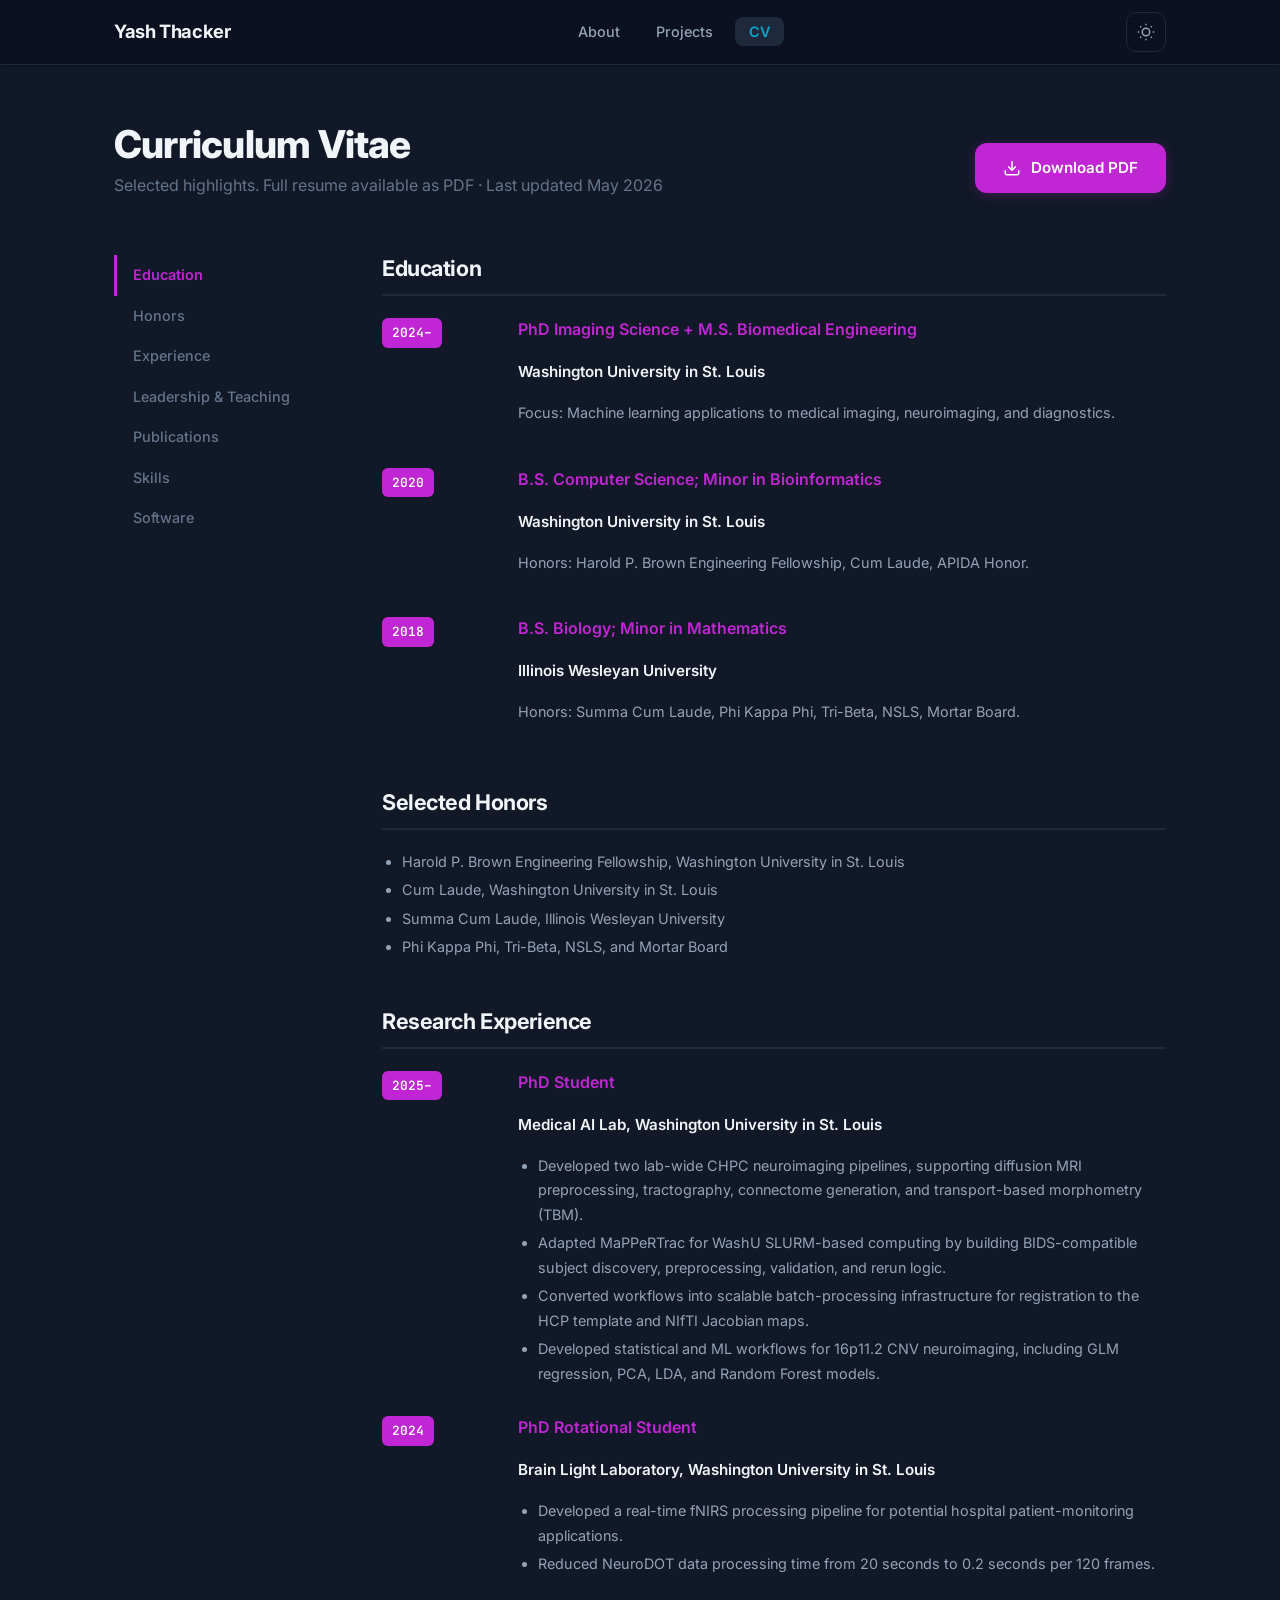
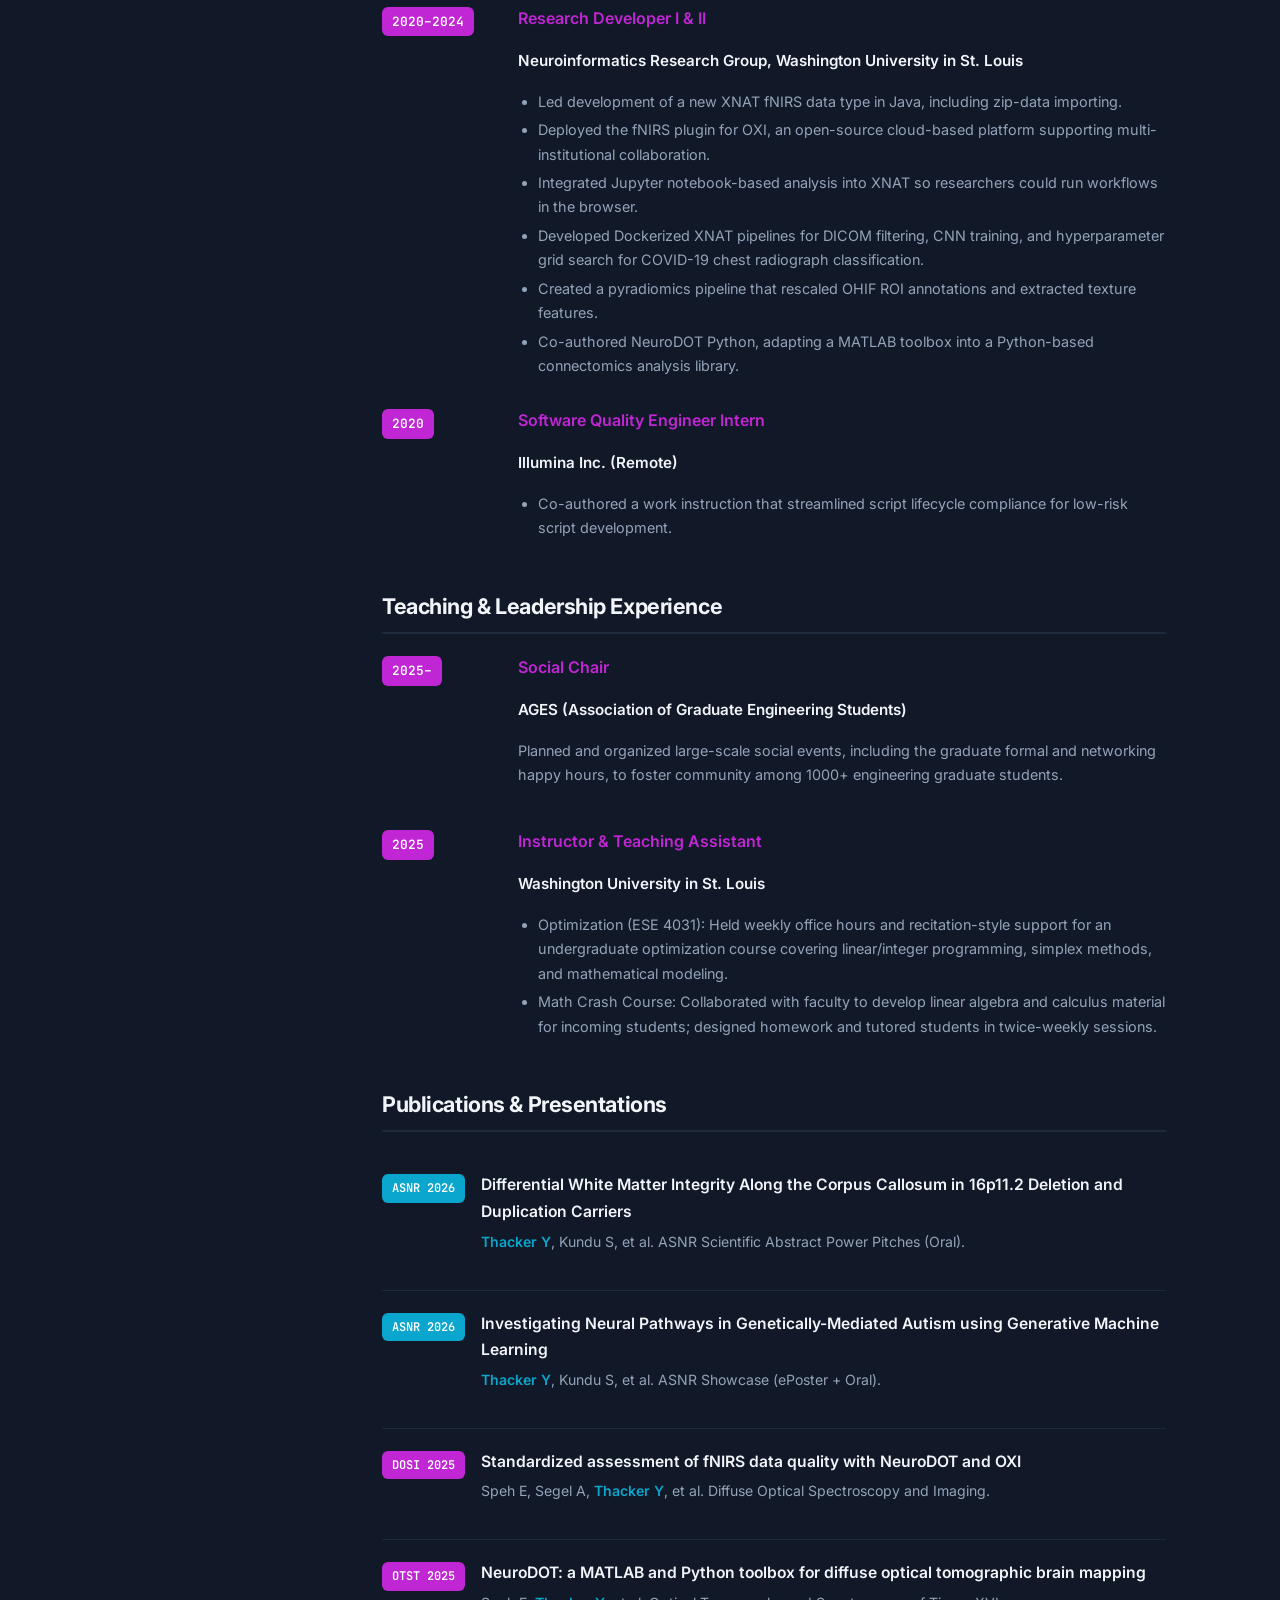
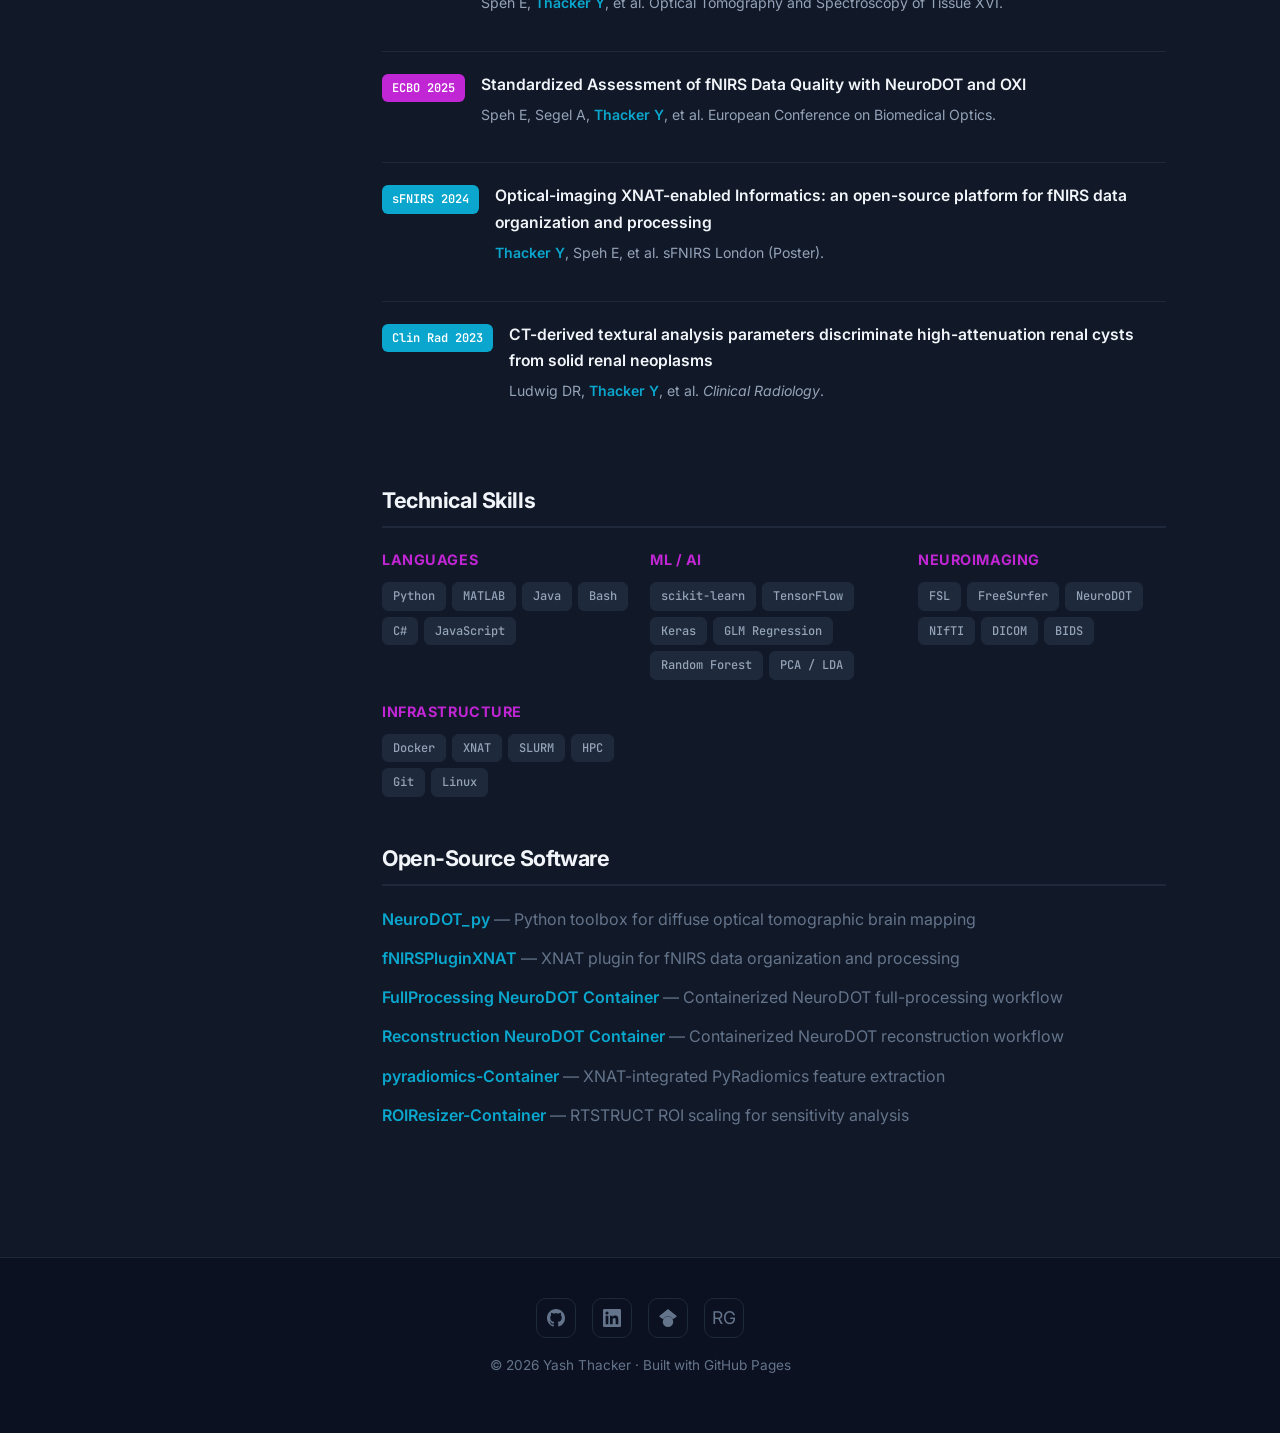
==== cv.html @ 73b029f0 "Added update cite." ====
<!DOCTYPE html>
<html lang="en">

<head>
    <meta charset="UTF-8">
    <meta name="viewport" content="width=device-width, initial-scale=1.0">
    <title>CV — Yash Thacker</title>
    <meta name="description"
        content="Curriculum vitae of Yash Thacker — Imaging Science PhD student at Washington University in St. Louis.">
    <link rel="stylesheet" href="style.css">
</head>

<body>
    <nav class="navbar">
        <div class="navbar__inner">
            <a href="index.html" class="navbar__brand">Yash Thacker</a>
            <button class="nav-toggle" id="navToggle"
                aria-label="Toggle navigation"><span></span><span></span><span></span></button>
            <ul class="navbar__links" id="navLinks">
                <li><a href="index.html">About</a></li>
                <li><a href="projects.html">Projects</a></li>
                <li><a href="cv.html" class="active">CV</a></li>
            </ul>
            <button class="theme-toggle" id="themeToggle" aria-label="Toggle theme"></button>
        </div>
    </nav>

    <section style="padding-top:120px;padding-bottom:80px;">
        <div class="container">
            <div style="display:flex;justify-content:space-between;align-items:center;flex-wrap:wrap;gap:16px;margin-bottom:40px;"
                class="fade-in">
                <div>
                    <h1 style="font-size:clamp(1.8rem,4vw,2.4rem);margin-bottom:4px;">Curriculum Vitae</h1>
                    <p class="text-muted">Selected highlights. Full resume available as PDF · Last updated May 2026</p>
                </div>
                <a href="Yash_Thacker_Resume.pdf" download class="cv-download">
                    <svg width="18" height="18" fill="none" stroke="currentColor" stroke-width="2" viewBox="0 0 24 24">
                        <path d="M21 15v4a2 2 0 01-2 2H5a2 2 0 01-2-2v-4" />
                        <polyline points="7 10 12 15 17 10" />
                        <line x1="12" y1="15" x2="12" y2="3" />
                    </svg>
                    Download PDF
                </a>
            </div>

            <div class="cv-layout">
                <!-- Sidebar -->
                <nav class="cv-sidebar" id="cvSidebar">
                    <a href="#education" class="cv-sidebar__link active">Education</a>
                    <a href="#honors" class="cv-sidebar__link">Honors</a>
                    <a href="#experience" class="cv-sidebar__link">Experience</a>
                    <a href="#leadership" class="cv-sidebar__link">Leadership &amp; Teaching</a>
                    <a href="#publications-cv" class="cv-sidebar__link">Publications</a>
                    <a href="#skills" class="cv-sidebar__link">Skills</a>
                    <a href="#software-cv" class="cv-sidebar__link">Software</a>
                </nav>

                <!-- Main Content -->
                <div>
                    <!-- Education -->
                    <div class="cv-section fade-in" id="education">
                        <h2 class="cv-section__title">Education</h2>
                        <div class="cv-entry">
                            <span class="cv-date">2024–</span>
                            <div>
                                <p class="cv-role">PhD Imaging Science + M.S. Biomedical Engineering</p>
                                <p class="cv-org">Washington University in St. Louis</p>
                                <div class="cv-detail">
                                    <p>Focus: Machine learning applications to medical imaging,
                                        neuroimaging, and diagnostics.</p>
                                </div>
                            </div>
                        </div>
                        <div class="cv-entry">
                            <span class="cv-date">2020</span>
                            <div>
                                <p class="cv-role">B.S. Computer Science; Minor in Bioinformatics</p>
                                <p class="cv-org">Washington University in St. Louis</p>
                                <div class="cv-detail">
                                    <p>Honors: Harold P. Brown Engineering Fellowship, Cum Laude, APIDA
                                        Honor.</p>
                                </div>
                            </div>
                        </div>
                        <div class="cv-entry">
                            <span class="cv-date">2018</span>
                            <div>
                                <p class="cv-role">B.S. Biology; Minor in Mathematics</p>
                                <p class="cv-org">Illinois Wesleyan University</p>
                                <div class="cv-detail">
                                    <p>Honors: Summa Cum Laude, Phi Kappa Phi, Tri-Beta, NSLS, Mortar Board.
                                    </p>
                                </div>
                            </div>
                        </div>
                    </div>

                    <!-- Honors -->
                    <div class="cv-section fade-in" id="honors">
                        <h2 class="cv-section__title">Selected Honors</h2>
                        <div class="cv-detail">
                            <ul>
                                <li>Harold P. Brown Engineering Fellowship, Washington University in St. Louis</li>
                                <li>Cum Laude, Washington University in St. Louis</li>
                                <li>Summa Cum Laude, Illinois Wesleyan University</li>
                                <li>Phi Kappa Phi, Tri-Beta, NSLS, and Mortar Board</li>
                            </ul>
                        </div>
                    </div>

                    <!-- Experience -->
                    <div class="cv-section fade-in" id="experience">
                        <h2 class="cv-section__title">Research Experience</h2>
                        <div class="cv-entry">
                            <span class="cv-date">2025–</span>
                            <div>
                                <p class="cv-role">PhD Student</p>
                                <p class="cv-org">Medical AI Lab, Washington University in St. Louis</p>
                                <div class="cv-detail">
                                    <ul>
                                        <li>Developed two lab-wide CHPC neuroimaging pipelines, supporting
                                            diffusion MRI preprocessing, tractography, connectome
                                            generation, and transport-based morphometry (TBM).
                                        </li>
                                        <li>Adapted MaPPeRTrac for WashU SLURM-based computing by building
                                            BIDS-compatible subject discovery, preprocessing, validation, and rerun
                                            logic.</li>
                                        <li>Converted workflows into scalable batch-processing infrastructure for
                                            registration to the HCP template and NIfTI Jacobian maps.
                                        </li>
                                        <li>Developed statistical and ML workflows for 16p11.2 CNV
                                            neuroimaging, including GLM regression,
                                            PCA, LDA, and Random
                                            Forest models.
                                        </li>
                                    </ul>
                                </div>
                            </div>
                        </div>
                        <div class="cv-entry">
                            <span class="cv-date">2024</span>
                            <div>
                                <p class="cv-role">PhD Rotational Student</p>
                                <p class="cv-org">Brain Light Laboratory, Washington University in St. Louis</p>
                                <div class="cv-detail">
                                    <ul>
                                        <li>Developed a real-time fNIRS processing pipeline for
                                            potential hospital patient-monitoring applications.</li>
                                        <li>Reduced NeuroDOT data processing time from 20 seconds to
                                            0.2 seconds per 120 frames.</li>
                                    </ul>
                                </div>
                            </div>
                        </div>
                        <div class="cv-entry">
                            <span class="cv-date">2020–2024</span>
                            <div>
                                <p class="cv-role">Research Developer I &amp; II</p>
                                <p class="cv-org">Neuroinformatics Research Group, Washington University in St. Louis
                                </p>
                                <div class="cv-detail">
                                    <ul>
                                        <li>Led development of a new XNAT fNIRS data type in
                                            Java, including zip-data importing.
                                        </li>
                                        <li>Deployed the fNIRS plugin for OXI, an open-source cloud-based platform
                                            supporting multi-institutional collaboration.</li>
                                        <li>Integrated Jupyter notebook-based analysis into XNAT so
                                            researchers could run workflows in the browser.</li>
                                        <li>Developed Dockerized XNAT pipelines for
                                            DICOM filtering, CNN training, and hyperparameter grid
                                            search for COVID-19 chest radiograph classification.
                                        </li>
                                        <li>Created a pyradiomics pipeline that rescaled OHIF ROI
                                            annotations and extracted texture features.</li>
                                        <li>Co-authored NeuroDOT Python, adapting a
                                            MATLAB toolbox into a Python-based
                                            connectomics analysis library.
                                        </li>
                                    </ul>
                                </div>
                            </div>
                        </div>
                        <div class="cv-entry">
                            <span class="cv-date">2020</span>
                            <div>
                                <p class="cv-role">Software Quality Engineer Intern</p>
                                <p class="cv-org">Illumina Inc. (Remote)</p>
                                <div class="cv-detail">
                                    <ul>
                                        <li>Co-authored a work instruction that streamlined script lifecycle compliance
                                            for low-risk script development.</li>
                                    </ul>
                                </div>
                            </div>
                        </div>
                    </div>

                    <!-- Leadership & Teaching -->
                    <div class="cv-section fade-in" id="leadership">
                        <h2 class="cv-section__title">Teaching &amp; Leadership Experience</h2>
                        <div class="cv-entry">
                            <span class="cv-date">2025–</span>
                            <div>
                                <p class="cv-role">Social Chair</p>
                                <p class="cv-org">AGES (Association of Graduate Engineering Students)</p>
                                <div class="cv-detail">
                                    <p>Planned and organized large-scale social events, including the graduate formal
                                        and networking happy hours, to foster community among 1000+ engineering graduate
                                        students.</p>
                                </div>
                            </div>
                        </div>
                        <div class="cv-entry">
                            <span class="cv-date">2025</span>
                            <div>
                                <p class="cv-role">Instructor &amp; Teaching Assistant</p>
                                <p class="cv-org">Washington University in St. Louis</p>
                                <div class="cv-detail">
                                    <ul>
                                        <li>Optimization (ESE 4031): Held weekly office hours and
                                            recitation-style support for an undergraduate optimization course covering
                                            linear/integer programming, simplex methods, and mathematical modeling.</li>
                                        <li>Math Crash Course: Collaborated with faculty to develop
                                            linear algebra and calculus material for incoming students; designed
                                            homework and tutored students in twice-weekly sessions.</li>
                                    </ul>
                                </div>
                            </div>
                        </div>
                    </div>

                    <!-- Publications -->
                    <div class="cv-section fade-in" id="publications-cv">
                        <h2 class="cv-section__title">Publications &amp; Presentations</h2>
                        <div class="pub-item">
                            <span class="pub-venue">ASNR 2026</span>
                            <div>
                                <p class="pub-title">Differential White Matter Integrity Along the Corpus Callosum in
                                    16p11.2 Deletion and Duplication Carriers</p>
                                <p class="pub-authors"><strong>Thacker Y</strong>, Kundu S, et al. ASNR Scientific
                                    Abstract Power Pitches (Oral).</p>
                            </div>
                        </div>
                        <div class="pub-item">
                            <span class="pub-venue">ASNR 2026</span>
                            <div>
                                <p class="pub-title">Investigating Neural Pathways in Genetically-Mediated Autism using
                                    Generative Machine Learning</p>
                                <p class="pub-authors"><strong>Thacker Y</strong>, Kundu S, et al. ASNR Showcase
                                    (ePoster + Oral).</p>
                            </div>
                        </div>
                        <div class="pub-item">
                            <span class="pub-venue pub-venue--magenta">DOSI 2025</span>
                            <div>
                                <p class="pub-title">Standardized assessment of fNIRS data quality with NeuroDOT and OXI
                                </p>
                                <p class="pub-authors">Speh E, Segel A, <strong>Thacker Y</strong>, et al. Diffuse
                                    Optical Spectroscopy and Imaging.</p>
                            </div>
                        </div>
                        <div class="pub-item">
                            <span class="pub-venue pub-venue--magenta">OTST 2025</span>
                            <div>
                                <p class="pub-title">NeuroDOT: a MATLAB and Python toolbox for diffuse optical
                                    tomographic brain mapping</p>
                                <p class="pub-authors">Speh E, <strong>Thacker Y</strong>, et al. Optical Tomography and
                                    Spectroscopy of Tissue XVI.</p>
                            </div>
                        </div>
                        <div class="pub-item">
                            <span class="pub-venue pub-venue--magenta">ECBO 2025</span>
                            <div>
                                <p class="pub-title">Standardized Assessment of fNIRS Data Quality with NeuroDOT and OXI
                                </p>
                                <p class="pub-authors">Speh E, Segel A, <strong>Thacker Y</strong>, et al. European
                                    Conference on Biomedical Optics.</p>
                            </div>
                        </div>
                        <div class="pub-item">
                            <span class="pub-venue">sFNIRS 2024</span>
                            <div>
                                <p class="pub-title">Optical-imaging XNAT-enabled Informatics: an open-source platform
                                    for fNIRS data organization and processing</p>
                                <p class="pub-authors"><strong>Thacker Y</strong>, Speh E, et al. sFNIRS London
                                    (Poster).</p>
                            </div>
                        </div>
                        <div class="pub-item">
                            <span class="pub-venue">Clin Rad 2023</span>
                            <div>
                                <p class="pub-title">CT-derived textural analysis parameters discriminate
                                    high-attenuation renal cysts from solid renal neoplasms</p>
                                <p class="pub-authors">Ludwig DR, <strong>Thacker Y</strong>, et al. <em>Clinical
                                        Radiology</em>.</p>
                            </div>
                        </div>
                    </div>

                    <!-- Skills -->
                    <div class="cv-section fade-in" id="skills">
                        <h2 class="cv-section__title">Technical Skills</h2>
                        <div class="skills-grid">
                            <div class="skill-category">
                                <p class="skill-category__title">Languages</p>
                                <div class="pill-row">
                                    <span class="pill">Python</span><span class="pill">MATLAB</span><span
                                        class="pill">Java</span><span class="pill">Bash</span><span
                                        class="pill">C#</span><span class="pill">JavaScript</span>
                                </div>
                            </div>
                            <div class="skill-category">
                                <p class="skill-category__title">ML / AI</p>
                                <div class="pill-row">
                                    <span class="pill">scikit-learn</span><span class="pill">TensorFlow</span>
                                    <span class="pill">Keras</span>
                                    <span class="pill">GLM Regression</span>
                                    <span class="pill">Random Forest</span>
                                    <span class="pill">PCA / LDA</span>
                                </div>
                            </div>
                            <div class="skill-category">
                                <p class="skill-category__title">Neuroimaging</p>
                                <div class="pill-row">
                                    <span class="pill">FSL</span><span class="pill">FreeSurfer</span><span
                                        class="pill">NeuroDOT</span><span class="pill">NIfTI</span><span
                                        class="pill">DICOM</span><span class="pill">BIDS</span>
                                </div>
                            </div>
                            <div class="skill-category">
                                <p class="skill-category__title">Infrastructure</p>
                                <div class="pill-row">
                                    <span class="pill">Docker</span><span class="pill">XNAT</span><span
                                        class="pill">SLURM</span><span class="pill">HPC</span><span
                                        class="pill">Git</span><span class="pill">Linux</span>
                                </div>
                            </div>
                        </div>
                    </div>

                    <!-- Software -->
                    <div class="cv-section fade-in" id="software-cv">
                        <h2 class="cv-section__title">Open-Source Software</h2>
                        <ul style="list-style:none;padding:0;">
                            <li style="margin-bottom:12px;"><a href="https://github.com/WUSTL-ORL/NeuroDOT_py"
                                    target="_blank" rel="noopener" style="font-weight:600;">NeuroDOT_py</a> <span
                                    class="text-muted">— Python toolbox for diffuse optical tomographic brain
                                    mapping</span></li>
                            <li style="margin-bottom:12px;"><a href="https://github.com/ythackerCS/fNIRSPluginXNAT"
                                    target="_blank" rel="noopener" style="font-weight:600;">fNIRSPluginXNAT</a> <span
                                    class="text-muted">— XNAT plugin for fNIRS data organization and processing</span>
                            </li>
                            <li style="margin-bottom:12px;"><a
                                    href="https://github.com/ythackerCS/FullProcessing_BIDS_NeuroDOT-Container"
                                    target="_blank" rel="noopener" style="font-weight:600;">FullProcessing NeuroDOT
                                    Container</a> <span class="text-muted">— Containerized NeuroDOT full-processing
                                    workflow</span></li>
                            <li style="margin-bottom:12px;"><a
                                    href="https://github.com/ythackerCS/Reconstruction_BIDS_NeuroDOT-Container"
                                    target="_blank" rel="noopener" style="font-weight:600;">Reconstruction NeuroDOT
                                    Container</a> <span class="text-muted">— Containerized NeuroDOT reconstruction
                                    workflow</span></li>
                            <li style="margin-bottom:12px;"><a
                                    href="https://github.com/ythackerCS/pyradiomics-Container" target="_blank"
                                    rel="noopener" style="font-weight:600;">pyradiomics-Container</a> <span
                                    class="text-muted">— XNAT-integrated PyRadiomics feature extraction</span></li>
                            <li style="margin-bottom:12px;"><a href="https://github.com/ythackerCS/ROIResizer-Container"
                                    target="_blank" rel="noopener" style="font-weight:600;">ROIResizer-Container</a>
                                <span class="text-muted">— RTSTRUCT ROI scaling for sensitivity analysis</span>
                            </li>
                        </ul>
                    </div>
                </div>
            </div>
        </div>
    </section>

    <footer class="footer">
        <div class="container">
            <div class="footer__socials">
                <a href="https://github.com/ythackerCS" target="_blank" rel="noopener" aria-label="GitHub">
                    <svg width="18" height="18" fill="currentColor" viewBox="0 0 24 24">
                        <path
                            d="M12 0C5.37 0 0 5.37 0 12c0 5.31 3.435 9.795 8.205 11.385.6.105.825-.255.825-.57 0-.285-.015-1.23-.015-2.235-3.015.555-3.795-.735-4.035-1.41-.135-.345-.72-1.41-1.23-1.695-.42-.225-1.02-.78-.015-.795.945-.015 1.62.87 1.845 1.23 1.08 1.815 2.805 1.305 3.495.99.105-.78.42-1.305.765-1.605-2.67-.3-5.46-1.335-5.46-5.925 0-1.305.465-2.385 1.23-3.225-.12-.3-.54-1.53.12-3.18 0 0 1.005-.315 3.3 1.23.96-.27 1.98-.405 3-.405s2.04.135 3 .405c2.295-1.56 3.3-1.23 3.3-1.23.66 1.65.24 2.88.12 3.18.765.84 1.23 1.905 1.23 3.225 0 4.605-2.805 5.625-5.475 5.925.435.375.81 1.095.81 2.22 0 1.605-.015 2.895-.015 3.3 0 .315.225.69.825.57A12.02 12.02 0 0024 12c0-6.63-5.37-12-12-12z" />
                    </svg>
                </a>
                <a href="https://www.linkedin.com/in/ythacker" target="_blank" rel="noopener" aria-label="LinkedIn">
                    <svg width="18" height="18" fill="currentColor" viewBox="0 0 24 24">
                        <path
                            d="M20.447 20.452h-3.554v-5.569c0-1.328-.027-3.037-1.852-3.037-1.853 0-2.136 1.445-2.136 2.939v5.667H9.351V9h3.414v1.561h.046c.477-.9 1.637-1.85 3.37-1.85 3.601 0 4.267 2.37 4.267 5.455v6.286zM5.337 7.433a2.062 2.062 0 01-2.063-2.065 2.064 2.064 0 112.063 2.065zm1.782 13.019H3.555V9h3.564v11.452zM22.225 0H1.771C.792 0 0 .774 0 1.729v20.542C0 23.227.792 24 1.771 24h20.451C23.2 24 24 23.227 24 22.271V1.729C24 .774 23.2 0 22.222 0h.003z" />
                    </svg>
                </a>
                <a href="https://scholar.google.com/citations?user=93ExIxwAAAAJ&hl=en" target="_blank" rel="noopener"
                    aria-label="Google Scholar">
                    <svg width="18" height="18" fill="currentColor" viewBox="0 0 24 24">
                        <path
                            d="M5.242 13.769L0 9.5 12 0l12 9.5-5.242 4.269C17.548 11.249 14.978 9.5 12 9.5c-2.977 0-5.548 1.748-6.758 4.269zM12 10a7 7 0 100 14 7 7 0 000-14z" />
                    </svg>
                </a>
                <a href="https://www.researchgate.net/profile/Yash-Thacker" target="_blank" rel="noopener"
                    aria-label="ResearchGate">RG</a>
            </div>
            <p class="footer__text">© 2026 Yash Thacker · Built with GitHub Pages</p>
        </div>
    </footer>

    <script>
        // Theme
        const themeToggle = document.getElementById('themeToggle');
        const html = document.documentElement;
        const moonIcon = `<svg width="18" height="18" fill="none" stroke="currentColor" stroke-width="2" viewBox="0 0 24 24"><path d="M21 12.79A9 9 0 1111.21 3 7 7 0 0021 12.79z"></path></svg>`;
        const sunIcon = `<svg width="18" height="18" fill="none" stroke="currentColor" stroke-width="2" viewBox="0 0 24 24"><circle cx="12" cy="12" r="5"></circle><line x1="12" y1="1" x2="12" y2="3"></line><line x1="12" y1="21" x2="12" y2="23"></line><line x1="4.22" y1="4.22" x2="5.64" y2="5.64"></line><line x1="18.36" y1="18.36" x2="19.78" y2="19.78"></line><line x1="1" y1="12" x2="3" y2="12"></line><line x1="21" y1="12" x2="23" y2="12"></line><line x1="4.22" y1="19.78" x2="5.64" y2="18.36"></line><line x1="18.36" y1="5.64" x2="19.78" y2="4.22"></line></svg>`;
        let savedTheme = localStorage.getItem('theme');
        if (!savedTheme) { savedTheme = 'dark'; localStorage.setItem('theme', 'dark'); }
        if (savedTheme === 'dark') { html.setAttribute('data-theme', 'dark'); themeToggle.innerHTML = sunIcon; }
        else { themeToggle.innerHTML = moonIcon; }
        themeToggle.addEventListener('click', () => {
            const isDark = html.getAttribute('data-theme') === 'dark';
            if (isDark) { html.removeAttribute('data-theme'); localStorage.setItem('theme', 'light'); themeToggle.innerHTML = moonIcon; }
            else { html.setAttribute('data-theme', 'dark'); localStorage.setItem('theme', 'dark'); themeToggle.innerHTML = sunIcon; }
        });
        // Mobile nav
        document.getElementById('navToggle').addEventListener('click', () => { document.getElementById('navLinks').classList.toggle('open'); });
        // Fade-in
        const observer = new IntersectionObserver(entries => { entries.forEach(e => { if (e.isIntersecting) e.target.classList.add('visible'); }); }, { threshold: 0.1 });
        document.querySelectorAll('.fade-in').forEach(el => observer.observe(el));
        // Sidebar scroll spy
        const sections = document.querySelectorAll('.cv-section');
        const sidebarLinks = document.querySelectorAll('.cv-sidebar__link');
        const spy = new IntersectionObserver(entries => {
            entries.forEach(e => {
                if (e.isIntersecting) {
                    sidebarLinks.forEach(l => l.classList.remove('active'));
                    const target = document.querySelector('.cv-sidebar__link[href="#' + e.target.id + '"]');
                    if (target) target.classList.add('active');
                }
            });
        }, { threshold: 0.3, rootMargin: '-80px 0px -50% 0px' });
        sections.forEach(s => spy.observe(s));
    </script>
</body>

</html>
---- style.css ----
/* ======================================================
   Yash Thacker — Academic Portfolio Design System
   ====================================================== */

/* ---------- Google Fonts ---------- */
@import url('https://fonts.googleapis.com/css2?family=Inter:wght@300;400;500;600;700;800;900&family=JetBrains+Mono:wght@400;500;600&display=swap');

/* ---------- CSS Custom Properties ---------- */
:root {
  /* Brand Accent */
  --accent-h: 192;
  --accent-s: 91%;
  --accent-l: 42%;
  --accent: hsl(var(--accent-h), var(--accent-s), var(--accent-l));
  --accent-soft: hsl(var(--accent-h), var(--accent-s), 92%);
  --accent-glow: hsla(var(--accent-h), var(--accent-s), var(--accent-l), 0.35);

  /* Magenta secondary accent */
  --magenta: #c026d3;
  --magenta-soft: #fae8ff;

  /* Light mode (default) */
  --bg-primary: #ffffff;
  --bg-secondary: #f8fafc;
  --bg-card: #ffffff;
  --bg-card-hover: #f1f5f9;
  --bg-nav: rgba(255, 255, 255, 0.85);
  --text-primary: #0f172a;
  --text-secondary: #475569;
  --text-muted: #94a3b8;
  --border: #e2e8f0;
  --border-hover: #cbd5e1;
  --shadow-card: 0 1px 3px rgba(0, 0, 0, 0.04), 0 4px 12px rgba(0, 0, 0, 0.04);
  --shadow-card-hover: 0 4px 16px rgba(0, 0, 0, 0.08), 0 8px 32px rgba(0, 0, 0, 0.06);
  --shadow-nav: 0 1px 4px rgba(0, 0, 0, 0.06);
  --glass-bg: rgba(255, 255, 255, 0.7);
  --glass-border: rgba(255, 255, 255, 0.5);
  --pill-bg: #f1f5f9;
  --pill-text: #475569;
  --code-bg: #f1f5f9;
  --badge-private-bg: #fef3c7;
  --badge-private-text: #92400e;
  --badge-active-bg: #dcfce7;
  --badge-active-text: #166534;
  --badge-research-bg: #ede9fe;
  --badge-research-text: #5b21b6;
  --hero-gradient: linear-gradient(135deg, #f0f9ff 0%, #faf5ff 50%, #fff1f2 100%);
  --section-alt-bg: #f8fafc;
}

[data-theme="dark"] {
  --bg-primary: #0b1120;
  --bg-secondary: #111827;
  --bg-card: #1e293b;
  --bg-card-hover: #263348;
  --bg-nav: rgba(11, 17, 32, 0.88);
  --text-primary: #f1f5f9;
  --text-secondary: #94a3b8;
  --text-muted: #64748b;
  --border: #1e293b;
  --border-hover: #334155;
  --shadow-card: 0 1px 3px rgba(0, 0, 0, 0.2), 0 4px 12px rgba(0, 0, 0, 0.15);
  --shadow-card-hover: 0 4px 16px rgba(0, 0, 0, 0.3), 0 8px 32px rgba(0, 0, 0, 0.2);
  --shadow-nav: 0 1px 4px rgba(0, 0, 0, 0.3);
  --glass-bg: rgba(30, 41, 59, 0.7);
  --glass-border: rgba(51, 65, 85, 0.5);
  --pill-bg: #1e293b;
  --pill-text: #94a3b8;
  --code-bg: #1e293b;
  --badge-private-bg: rgba(254, 243, 199, 0.1);
  --badge-private-text: #fbbf24;
  --badge-active-bg: rgba(220, 252, 231, 0.1);
  --badge-active-text: #4ade80;
  --badge-research-bg: rgba(237, 233, 254, 0.1);
  --badge-research-text: #a78bfa;
  --hero-gradient: linear-gradient(135deg, #0b1120 0%, #1a1033 50%, #1a0b20 100%);
  --section-alt-bg: #111827;
  --accent-soft: hsl(var(--accent-h), var(--accent-s), 15%);
  --magenta-soft: rgba(192, 38, 211, 0.1);
}

/* ---------- Reset & Base ---------- */
*,
*::before,
*::after {
  box-sizing: border-box;
  margin: 0;
  padding: 0;
}

html {
  scroll-behavior: smooth;
  scroll-padding-top: 80px;
}

body {
  font-family: 'Inter', -apple-system, BlinkMacSystemFont, 'Segoe UI', Roboto, sans-serif;
  color: var(--text-primary);
  background: var(--bg-primary);
  line-height: 1.7;
  font-size: 16px;
  -webkit-font-smoothing: antialiased;
  -moz-osx-font-smoothing: grayscale;
  transition: background 0.4s ease, color 0.4s ease;
}

/* ---------- Typography ---------- */
h1,
h2,
h3,
h4,
h5,
h6 {
  font-weight: 700;
  line-height: 1.25;
  letter-spacing: -0.02em;
  color: var(--text-primary);
}

h1 {
  font-size: clamp(2.2rem, 5vw, 3.2rem);
  font-weight: 800;
}

h2 {
  font-size: clamp(1.6rem, 3vw, 2rem);
  margin-bottom: 1rem;
}

h3 {
  font-size: 1.2rem;
  font-weight: 600;
}

p {
  color: var(--text-secondary);
  margin-bottom: 1rem;
}

a {
  color: var(--accent);
  text-decoration: none;
  transition: color 0.2s ease, opacity 0.2s ease;
}

a:hover {
  opacity: 0.85;
}

.mono {
  font-family: 'JetBrains Mono', monospace;
  font-size: 0.9em;
}

/* ---------- Layout ---------- */
.container {
  max-width: 1100px;
  margin: 0 auto;
  padding: 0 24px;
}

.container--wide {
  max-width: 1200px;
}

section {
  padding: 72px 0;
}

section:nth-child(even) {
  background: var(--section-alt-bg);
}

.section-header {
  margin-bottom: 40px;
}

.section-header h2 {
  display: inline-flex;
  align-items: center;
  gap: 12px;
}

.section-header h2::before {
  content: '';
  width: 4px;
  height: 28px;
  background: var(--accent);
  border-radius: 2px;
  flex-shrink: 0;
}

.section-subtitle {
  color: var(--text-muted);
  font-size: 1.05rem;
  margin-top: 8px;
}

/* ---------- Navigation ---------- */
.navbar {
  position: fixed;
  top: 0;
  left: 0;
  right: 0;
  z-index: 1000;
  background: var(--bg-nav);
  backdrop-filter: blur(16px);
  -webkit-backdrop-filter: blur(16px);
  border-bottom: 1px solid var(--border);
  box-shadow: var(--shadow-nav);
  transition: background 0.4s ease, border-color 0.4s ease;
}

.navbar__inner {
  max-width: 1100px;
  margin: 0 auto;
  padding: 0 24px;
  display: flex;
  align-items: center;
  justify-content: space-between;
  height: 64px;
}

.navbar__brand {
  font-weight: 700;
  font-size: 1.15rem;
  color: var(--text-primary);
  text-decoration: none;
  letter-spacing: -0.02em;
}

.navbar__brand:hover {
  opacity: 1;
  color: var(--accent);
}

.navbar__links {
  display: flex;
  align-items: center;
  gap: 8px;
  list-style: none;
}

.navbar__links a {
  color: var(--text-secondary);
  font-size: 0.9rem;
  font-weight: 500;
  padding: 6px 14px;
  border-radius: 8px;
  transition: all 0.2s ease;
  text-decoration: none;
}

.navbar__links a:hover,
.navbar__links a.active {
  color: var(--text-primary);
  background: var(--pill-bg);
}

.navbar__links a.active {
  color: var(--accent);
  font-weight: 600;
}

/* Theme toggle button */
.theme-toggle {
  background: none;
  border: 1px solid var(--border);
  border-radius: 10px;
  width: 40px;
  height: 40px;
  cursor: pointer;
  display: flex;
  align-items: center;
  justify-content: center;
  font-size: 1.15rem;
  color: var(--text-secondary);
  transition: all 0.25s ease;
  margin-left: 8px;
}

.theme-toggle:hover {
  border-color: var(--accent);
  color: var(--accent);
  background: var(--accent-soft);
}

/* Mobile nav toggle */
.nav-toggle {
  display: none;
  background: none;
  border: none;
  cursor: pointer;
  padding: 8px;
  color: var(--text-primary);
}

.nav-toggle span {
  display: block;
  width: 22px;
  height: 2px;
  background: var(--text-primary);
  margin: 5px 0;
  border-radius: 2px;
  transition: all 0.3s ease;
}

@media (max-width: 768px) {
  .nav-toggle {
    display: block;
  }

  .navbar__links {
    position: fixed;
    top: 64px;
    left: 0;
    right: 0;
    background: var(--bg-nav);
    backdrop-filter: blur(16px);
    -webkit-backdrop-filter: blur(16px);
    flex-direction: column;
    padding: 16px 24px;
    border-bottom: 1px solid var(--border);
    transform: translateY(-120%);
    opacity: 0;
    transition: transform 0.3s ease, opacity 0.3s ease;
    pointer-events: none;
  }

  .navbar__links.open {
    transform: translateY(0);
    opacity: 1;
    pointer-events: all;
  }

  .navbar__links a {
    padding: 12px 16px;
    width: 100%;
  }
}

/* ---------- Hero Section ---------- */
.hero {
  min-height: calc(100vh - 64px);
  display: flex;
  align-items: center;
  padding-top: 64px;
  background: var(--hero-gradient);
  position: relative;
  overflow: hidden;
}

.hero::before {
  content: '';
  position: absolute;
  top: -50%;
  right: -20%;
  width: 600px;
  height: 600px;
  background: radial-gradient(circle, var(--accent-glow) 0%, transparent 70%);
  border-radius: 50%;
  pointer-events: none;
  animation: heroGlow 8s ease-in-out infinite alternate;
}

@keyframes heroGlow {
  0% {
    transform: translate(0, 0) scale(1);
    opacity: 0.4;
  }

  100% {
    transform: translate(-40px, 30px) scale(1.15);
    opacity: 0.6;
  }
}

.hero__grid {
  display: grid;
  grid-template-columns: auto 1fr;
  gap: 48px;
  align-items: center;
  position: relative;
  z-index: 1;
}

@media (max-width: 768px) {
  .hero__grid {
    grid-template-columns: 1fr;
    text-align: center;
    gap: 32px;
  }

  .hero__grid .hero__photo {
    order: -1;
  }
}

.hero__photo {
  width: 200px;
  height: 200px;
  border-radius: 50%;
  object-fit: cover;
  border: 4px solid var(--bg-card);
  box-shadow: 0 8px 32px rgba(0, 0, 0, 0.1), 0 0 0 1px var(--border);
  transition: box-shadow 0.4s ease, transform 0.4s ease;
}

.hero__photo:hover {
  box-shadow: 0 8px 32px var(--accent-glow), 0 0 0 2px var(--accent);
  transform: scale(1.03);
}

.hero__subtitle {
  color: var(--accent);
  font-weight: 600;
  font-size: 0.95rem;
  letter-spacing: 0.04em;
  text-transform: uppercase;
  margin-bottom: 8px;
}

.hero__title {
  margin-bottom: 16px;
}

.hero__desc {
  font-size: 1.1rem;
  color: var(--text-secondary);
  max-width: 560px;
  margin-bottom: 28px;
  line-height: 1.8;
}

@media (max-width: 768px) {
  .hero__desc {
    margin: 0 auto 28px;
  }
}

.hero__links {
  display: flex;
  flex-wrap: wrap;
  gap: 10px;
}

@media (max-width: 768px) {
  .hero__links {
    justify-content: center;
  }
}

.hero__links a,
.hero__links button {
  display: inline-flex;
  align-items: center;
  gap: 8px;
  padding: 10px 20px;
  border-radius: 12px;
  font-size: 0.9rem;
  font-weight: 500;
  border: 1px solid var(--border);
  background: var(--bg-card);
  color: var(--text-primary);
  cursor: pointer;
  font-family: inherit;
  transition: all 0.25s ease;
  text-decoration: none;
}

.hero__links a:hover,
.hero__links button:hover {
  border-color: var(--accent);
  color: var(--accent);
  box-shadow: 0 2px 12px var(--accent-glow);
  transform: translateY(-1px);
  opacity: 1;
}

.hero__links .btn--accent {
  background: var(--accent);
  color: #fff;
  border-color: var(--accent);
}

.hero__links .btn--accent:hover {
  background: hsl(var(--accent-h), var(--accent-s), 36%);
  color: #fff;
  box-shadow: 0 4px 20px var(--accent-glow);
}

/* ---------- Cards ---------- */
.card {
  background: var(--bg-card);
  border: 1px solid var(--border);
  border-radius: 16px;
  padding: 24px;
  box-shadow: var(--shadow-card);
  transition: all 0.3s ease;
  position: relative;
  overflow: hidden;
}

.card:hover {
  border-color: var(--border-hover);
  box-shadow: var(--shadow-card-hover);
  transform: translateY(-3px);
}

.card::after {
  content: '';
  position: absolute;
  top: 0;
  left: 0;
  right: 0;
  height: 3px;
  background: linear-gradient(90deg, var(--accent), var(--magenta));
  opacity: 0;
  transition: opacity 0.3s ease;
}

.card:hover::after {
  opacity: 1;
}

.card__icon {
  width: 48px;
  height: 48px;
  border-radius: 12px;
  background: var(--accent-soft);
  display: flex;
  align-items: center;
  justify-content: center;
  font-size: 1.4rem;
  margin-bottom: 16px;
  color: var(--accent);
}

.card__title {
  margin-bottom: 8px;
}

.card__desc {
  font-size: 0.93rem;
  color: var(--text-secondary);
  line-height: 1.65;
}

.card__footer {
  display: flex;
  align-items: center;
  justify-content: space-between;
  margin-top: 16px;
  padding-top: 16px;
  border-top: 1px solid var(--border);
}

.card__link {
  font-size: 0.88rem;
  font-weight: 600;
  display: inline-flex;
  align-items: center;
  gap: 6px;
}

.card__link:hover {
  gap: 10px;
}

/* ---------- Grid Layouts ---------- */
.grid-2 {
  display: grid;
  grid-template-columns: repeat(auto-fit, minmax(320px, 1fr));
  gap: 20px;
}

.grid-3 {
  display: grid;
  grid-template-columns: repeat(auto-fit, minmax(280px, 1fr));
  gap: 20px;
}

@media (max-width: 640px) {

  .grid-2,
  .grid-3 {
    grid-template-columns: 1fr;
  }
}

/* ---------- Pills / Tags ---------- */
.pill-row {
  display: flex;
  flex-wrap: wrap;
  gap: 6px;
  margin-top: 12px;
}

.pill {
  font-family: 'JetBrains Mono', monospace;
  font-size: 0.75rem;
  font-weight: 500;
  color: var(--pill-text);
  background: var(--pill-bg);
  border: 1px solid var(--border);
  border-radius: 6px;
  padding: 3px 10px;
  white-space: nowrap;
}

/* ---------- Badges ---------- */
.badge {
  display: inline-flex;
  align-items: center;
  gap: 5px;
  font-size: 0.75rem;
  font-weight: 600;
  padding: 3px 10px;
  border-radius: 999px;
  text-transform: uppercase;
  letter-spacing: 0.03em;
}

.badge--private {
  background: var(--badge-private-bg);
  color: var(--badge-private-text);
}

.badge--active {
  background: var(--badge-active-bg);
  color: var(--badge-active-text);
}

.badge--research {
  background: var(--badge-research-bg);
  color: var(--badge-research-text);
}

.badge--public {
  background: var(--accent-soft);
  color: var(--accent);
}

/* ---------- Publication List ---------- */
.pub-item {
  padding: 20px 0;
  border-bottom: 1px solid var(--border);
  display: grid;
  grid-template-columns: auto 1fr;
  gap: 16px;
  align-items: start;
}

.pub-item:last-child {
  border-bottom: none;
}

.pub-venue {
  font-family: 'JetBrains Mono', monospace;
  font-size: 0.75rem;
  font-weight: 600;
  color: #fff;
  background: var(--accent);
  padding: 4px 10px;
  border-radius: 6px;
  white-space: nowrap;
  height: fit-content;
  margin-top: 2px;
}

.pub-venue--magenta {
  background: var(--magenta);
}

.pub-title {
  font-weight: 600;
  color: var(--text-primary);
  margin-bottom: 4px;
  font-size: 0.98rem;
}

.pub-authors {
  font-size: 0.88rem;
  color: var(--text-secondary);
}

.pub-authors strong {
  color: var(--accent);
  font-weight: 600;
}

.pub-detail {
  font-size: 0.85rem;
  color: var(--text-muted);
  font-style: italic;
  margin-top: 2px;
}

@media (max-width: 640px) {
  .pub-item {
    grid-template-columns: 1fr;
  }
}

/* ---------- CV Page Layout ---------- */
.cv-layout {
  display: grid;
  grid-template-columns: 220px 1fr;
  gap: 48px;
  align-items: start;
}

@media (max-width: 900px) {
  .cv-layout {
    grid-template-columns: 1fr;
    gap: 24px;
  }
}

.cv-sidebar {
  position: sticky;
  top: 88px;
}

@media (max-width: 900px) {
  .cv-sidebar {
    position: static;
    display: flex;
    flex-wrap: wrap;
    gap: 6px;
  }
}

.cv-sidebar__link {
  display: block;
  padding: 8px 16px;
  font-size: 0.9rem;
  font-weight: 500;
  color: var(--text-muted);
  border-left: 3px solid transparent;
  transition: all 0.2s ease;
  text-decoration: none;
}

.cv-sidebar__link:hover {
  color: var(--text-primary);
  opacity: 1;
}

.cv-sidebar__link.active {
  color: var(--magenta);
  border-left-color: var(--magenta);
  font-weight: 600;
}

@media (max-width: 900px) {
  .cv-sidebar__link {
    border-left: none;
    border-bottom: 2px solid transparent;
    padding: 6px 12px;
    font-size: 0.82rem;
  }

  .cv-sidebar__link.active {
    border-bottom-color: var(--magenta);
    border-left-color: transparent;
  }
}

.cv-section {
  margin-bottom: 48px;
}

.cv-section__title {
  font-size: 1.35rem;
  margin-bottom: 20px;
  padding-bottom: 12px;
  border-bottom: 2px solid var(--border);
}

.cv-entry {
  display: grid;
  grid-template-columns: 120px 1fr;
  gap: 16px;
  margin-bottom: 24px;
  align-items: start;
}

@media (max-width: 640px) {
  .cv-entry {
    grid-template-columns: 1fr;
    gap: 4px;
  }
}

.cv-date {
  font-family: 'JetBrains Mono', monospace;
  font-size: 0.8rem;
  font-weight: 600;
  color: #fff;
  background: var(--magenta);
  padding: 4px 10px;
  border-radius: 6px;
  text-align: center;
  white-space: nowrap;
  width: fit-content;
  margin-top: 2px;
}

.cv-role {
  font-weight: 600;
  color: var(--magenta);
  font-size: 1rem;
}

.cv-org {
  font-weight: 600;
  color: var(--text-primary);
  font-size: 0.95rem;
}

.cv-detail {
  font-size: 0.9rem;
  color: var(--text-secondary);
  margin-top: 4px;
}

.cv-detail ul {
  list-style: disc;
  padding-left: 20px;
  margin-top: 6px;
}

.cv-detail li {
  margin-bottom: 4px;
}

.cv-download {
  display: inline-flex;
  align-items: center;
  gap: 10px;
  padding: 12px 28px;
  background: var(--magenta);
  color: #fff;
  border-radius: 12px;
  font-weight: 600;
  font-size: 0.95rem;
  text-decoration: none;
  transition: all 0.25s ease;
  box-shadow: 0 2px 12px rgba(192, 38, 211, 0.25);
}

.cv-download:hover {
  background: #a21caf;
  color: #fff;
  transform: translateY(-2px);
  box-shadow: 0 4px 20px rgba(192, 38, 211, 0.35);
  opacity: 1;
}

/* ---------- Skills Grid ---------- */
.skills-grid {
  display: grid;
  grid-template-columns: repeat(auto-fit, minmax(200px, 1fr));
  gap: 20px;
}

.skill-category__title {
  font-size: 0.9rem;
  font-weight: 700;
  color: var(--magenta);
  text-transform: uppercase;
  letter-spacing: 0.04em;
  margin-bottom: 10px;
}

.skill-category .pill-row {
  margin-top: 0;
}

/* ---------- Projects Page ---------- */
.project-category {
  margin-bottom: 48px;
}

.project-category__title {
  font-size: 1.15rem;
  font-weight: 700;
  color: var(--text-primary);
  margin-bottom: 20px;
  display: flex;
  align-items: center;
  gap: 10px;
}

.project-category__title::after {
  content: '';
  flex: 1;
  height: 1px;
  background: var(--border);
}

/* ---------- Footer ---------- */
.footer {
  padding: 40px 0;
  border-top: 1px solid var(--border);
  text-align: center;
}

.footer__socials {
  display: flex;
  justify-content: center;
  gap: 16px;
  margin-bottom: 16px;
}

.footer__socials a {
  width: 40px;
  height: 40px;
  display: flex;
  align-items: center;
  justify-content: center;
  border-radius: 10px;
  border: 1px solid var(--border);
  color: var(--text-muted);
  font-size: 1.1rem;
  transition: all 0.25s ease;
}

.footer__socials a:hover {
  border-color: var(--accent);
  color: var(--accent);
  background: var(--accent-soft);
  transform: translateY(-2px);
}

.footer__text {
  font-size: 0.85rem;
  color: var(--text-muted);
}

/* ---------- Animations ---------- */
.fade-in {
  opacity: 0;
  transform: translateY(20px);
  transition: opacity 0.6s ease, transform 0.6s ease;
}

.fade-in.visible {
  opacity: 1;
  transform: translateY(0);
}

.fade-in-delay-1 {
  transition-delay: 0.1s;
}

.fade-in-delay-2 {
  transition-delay: 0.2s;
}

.fade-in-delay-3 {
  transition-delay: 0.3s;
}

.fade-in-delay-4 {
  transition-delay: 0.4s;
}

/* ---------- Scroll bar styling ---------- */
::-webkit-scrollbar {
  width: 8px;
}

::-webkit-scrollbar-track {
  background: var(--bg-secondary);
}

::-webkit-scrollbar-thumb {
  background: var(--text-muted);
  border-radius: 4px;
}

::-webkit-scrollbar-thumb:hover {
  background: var(--text-secondary);
}

/* ---------- Misc Utilities ---------- */
.text-center {
  text-align: center;
}

.text-accent {
  color: var(--accent);
}

.text-muted {
  color: var(--text-muted);
}

.mt-1 {
  margin-top: 8px;
}

.mt-2 {
  margin-top: 16px;
}

.mt-3 {
  margin-top: 24px;
}

.mb-2 {
  margin-bottom: 16px;
}

.mb-3 {
  margin-bottom: 24px;
}

.visually-hidden {
  position: absolute;
  width: 1px;
  height: 1px;
  padding: 0;
  margin: -1px;
  overflow: hidden;
  clip: rect(0, 0, 0, 0);
  border: 0;
}
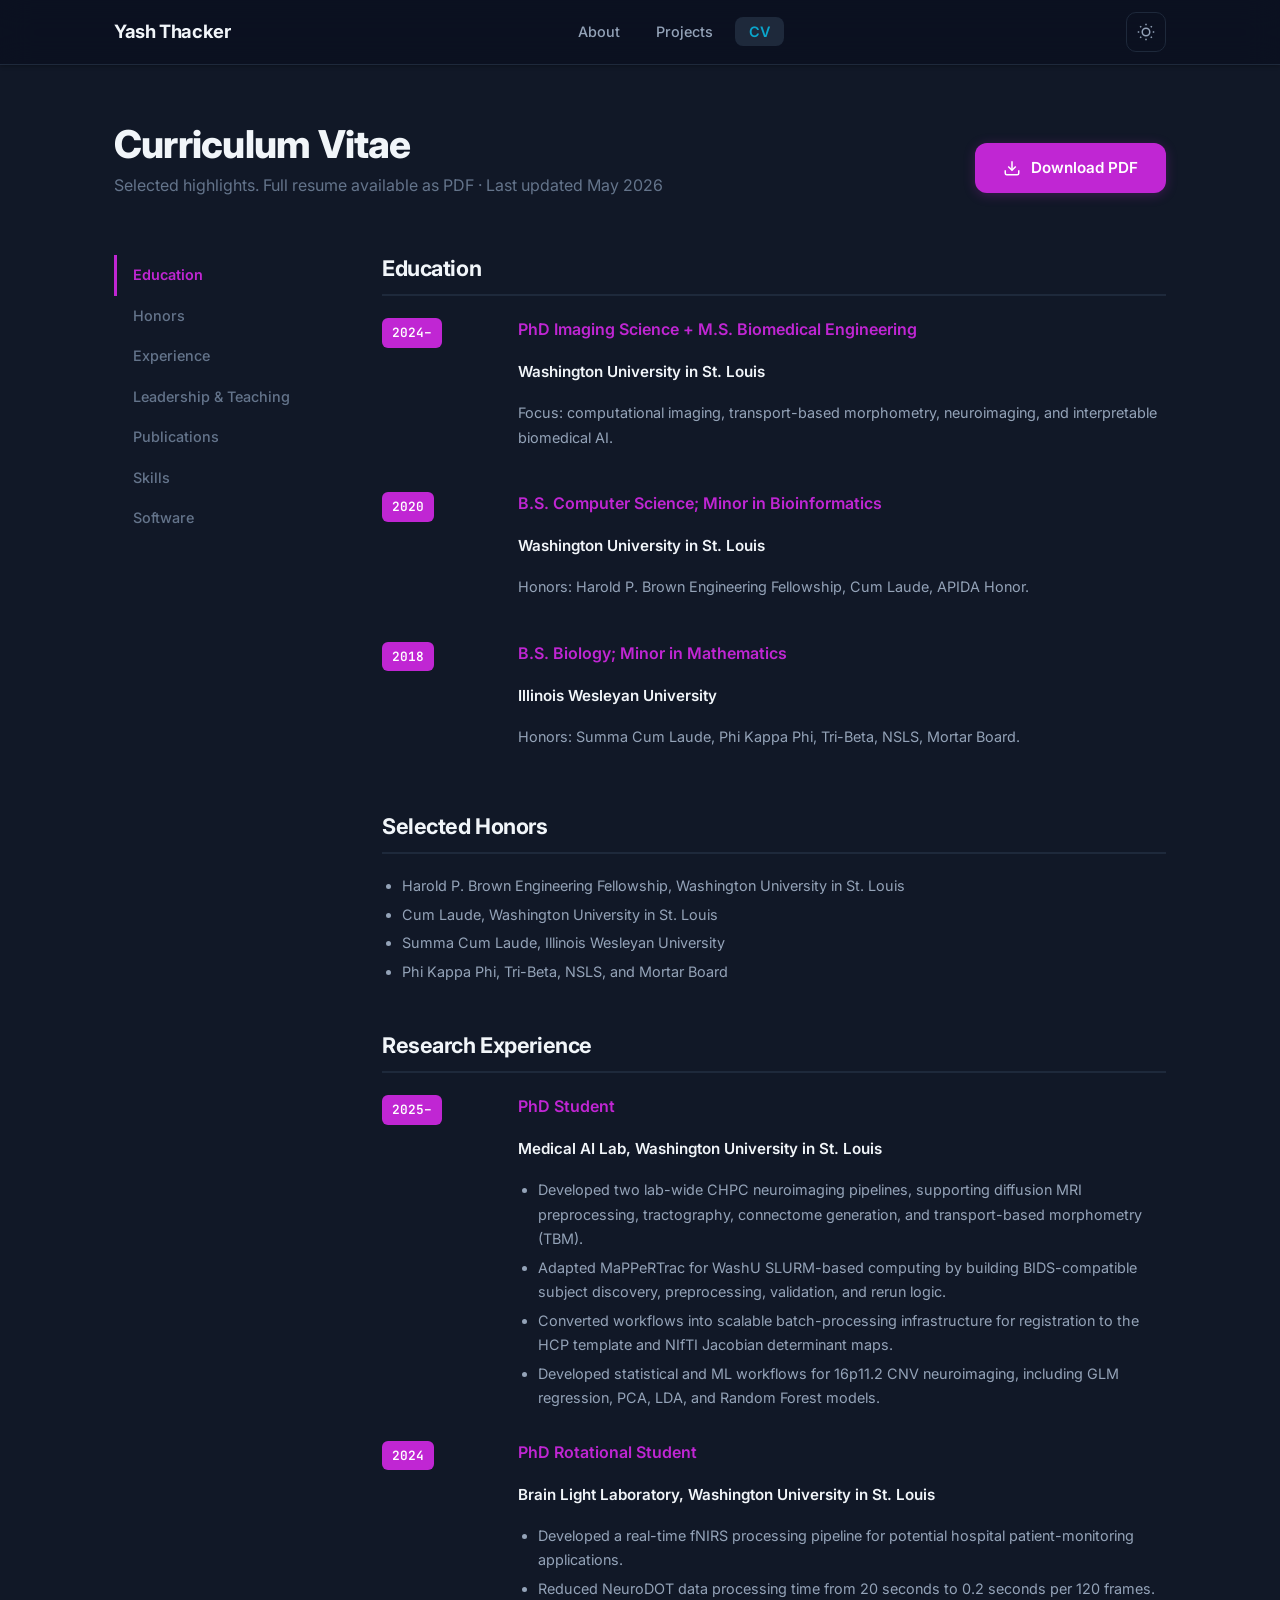
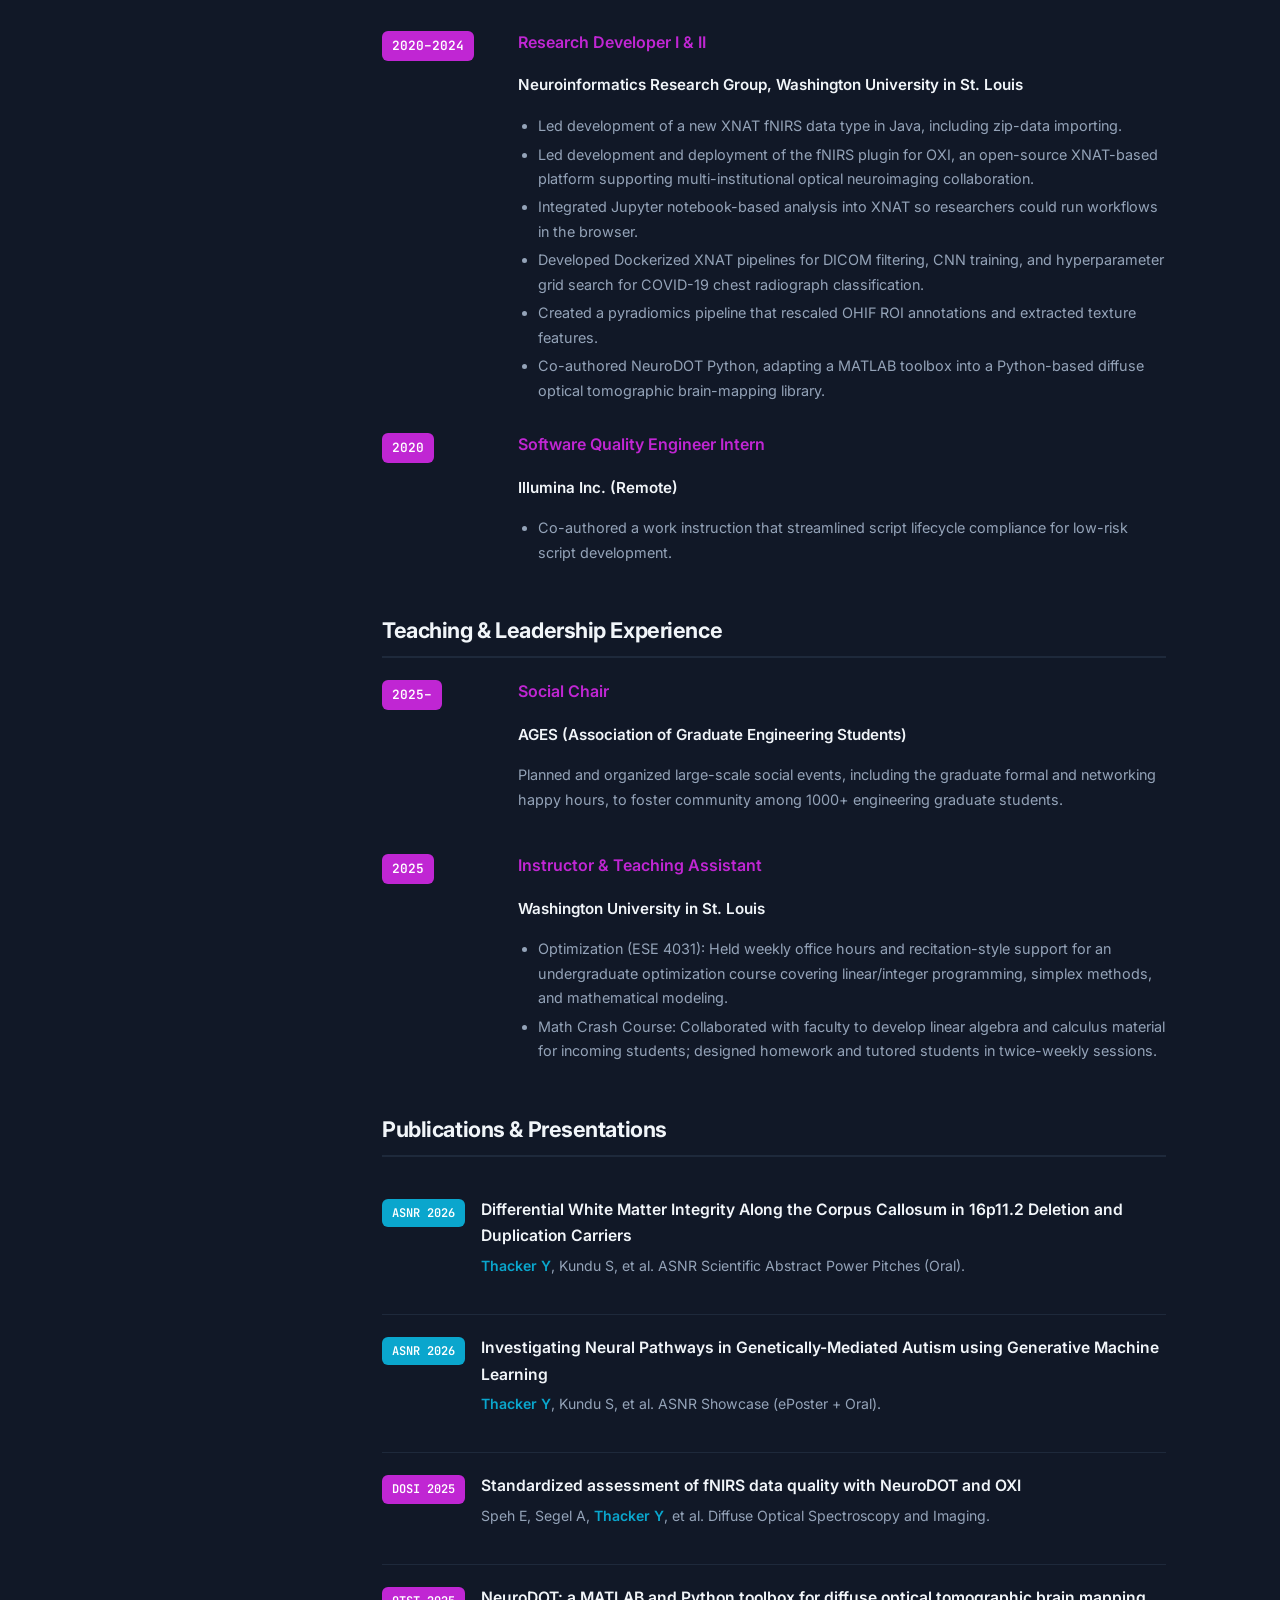
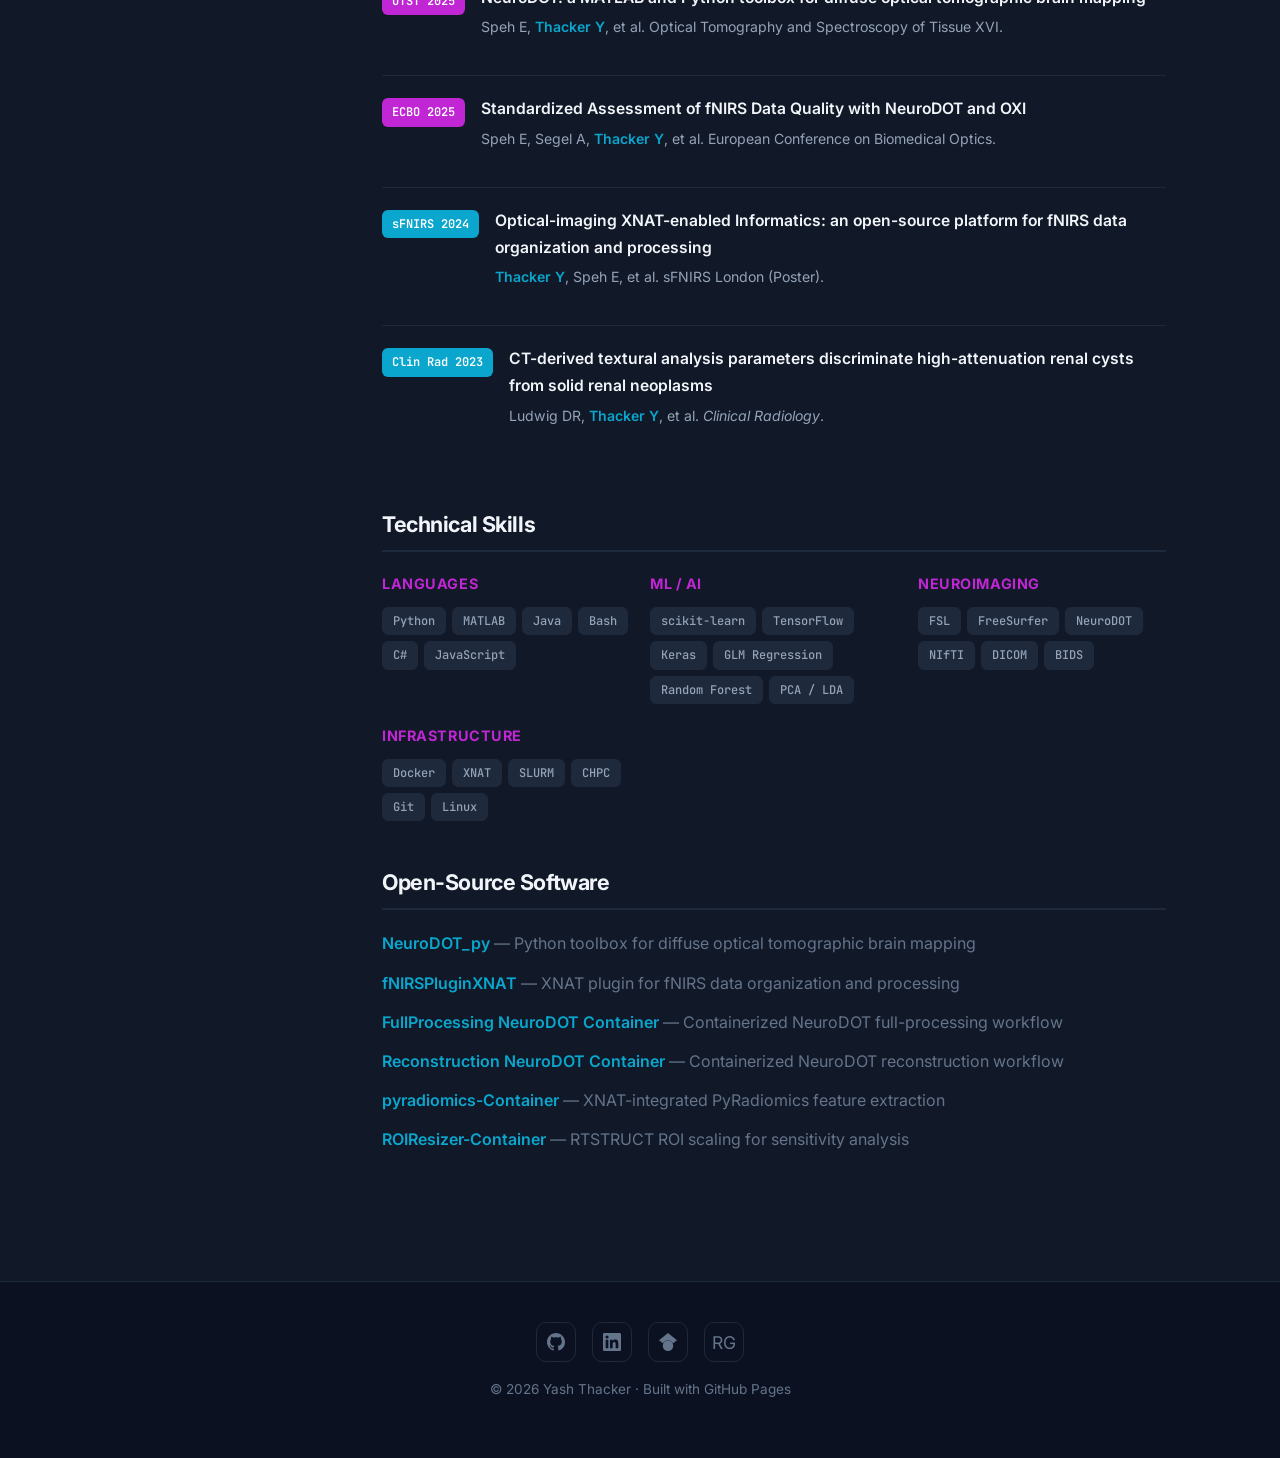
==== commit 6ef31e99: "more tweaks." ====
--- a/cv.html
+++ b/cv.html
@@ -66,8 +66,8 @@
                                 <p class="cv-role">PhD Imaging Science + M.S. Biomedical Engineering</p>
                                 <p class="cv-org">Washington University in St. Louis</p>
                                 <div class="cv-detail">
-                                    <p>Focus: Machine learning applications to medical imaging,
-                                        neuroimaging, and diagnostics.</p>
+                                    <p>Focus: computational imaging, transport-based morphometry, neuroimaging, and
+                                        interpretable biomedical AI.</p>
                                 </div>
                             </div>
                         </div>
@@ -126,7 +126,7 @@
                                             BIDS-compatible subject discovery, preprocessing, validation, and rerun
                                             logic.</li>
                                         <li>Converted workflows into scalable batch-processing infrastructure for
-                                            registration to the HCP template and NIfTI Jacobian maps.
+                                            registration to the HCP template and NIfTI Jacobian determinant maps.
                                         </li>
                                         <li>Developed statistical and ML workflows for 16p11.2 CNV
                                             neuroimaging, including GLM regression,
@@ -163,8 +163,9 @@
                                         <li>Led development of a new XNAT fNIRS data type in
                                             Java, including zip-data importing.
                                         </li>
-                                        <li>Deployed the fNIRS plugin for OXI, an open-source cloud-based platform
-                                            supporting multi-institutional collaboration.</li>
+                                        <li>Led development and deployment of the fNIRS plugin for OXI, an open-source
+                                            XNAT-based platform
+                                            supporting multi-institutional optical neuroimaging collaboration.</li>
                                         <li>Integrated Jupyter notebook-based analysis into XNAT so
                                             researchers could run workflows in the browser.</li>
                                         <li>Developed Dockerized XNAT pipelines for
@@ -173,9 +174,8 @@
                                         </li>
                                         <li>Created a pyradiomics pipeline that rescaled OHIF ROI
                                             annotations and extracted texture features.</li>
-                                        <li>Co-authored NeuroDOT Python, adapting a
-                                            MATLAB toolbox into a Python-based
-                                            connectomics analysis library.
+                                        <li>Co-authored NeuroDOT Python, adapting a MATLAB toolbox into a Python-based
+                                            diffuse optical tomographic brain-mapping library.
                                         </li>
                                     </ul>
                                 </div>
@@ -332,7 +332,7 @@
                                 <p class="skill-category__title">Infrastructure</p>
                                 <div class="pill-row">
                                     <span class="pill">Docker</span><span class="pill">XNAT</span><span
-                                        class="pill">SLURM</span><span class="pill">HPC</span><span
+                                        class="pill">SLURM</span><span class="pill">CHPC</span><span
                                         class="pill">Git</span><span class="pill">Linux</span>
                                 </div>
                             </div>
--- a/style.css
+++ b/style.css
@@ -1027,4 +1027,17 @@
   overflow: hidden;
   clip: rect(0, 0, 0, 0);
   border: 0;
+}
+
+@media (prefers-reduced-motion: reduce) {
+  html {
+    scroll-behavior: auto;
+  }
+
+  *,
+  *::before,
+  *::after {
+    animation: none !important;
+    transition: none !important;
+  }
 }
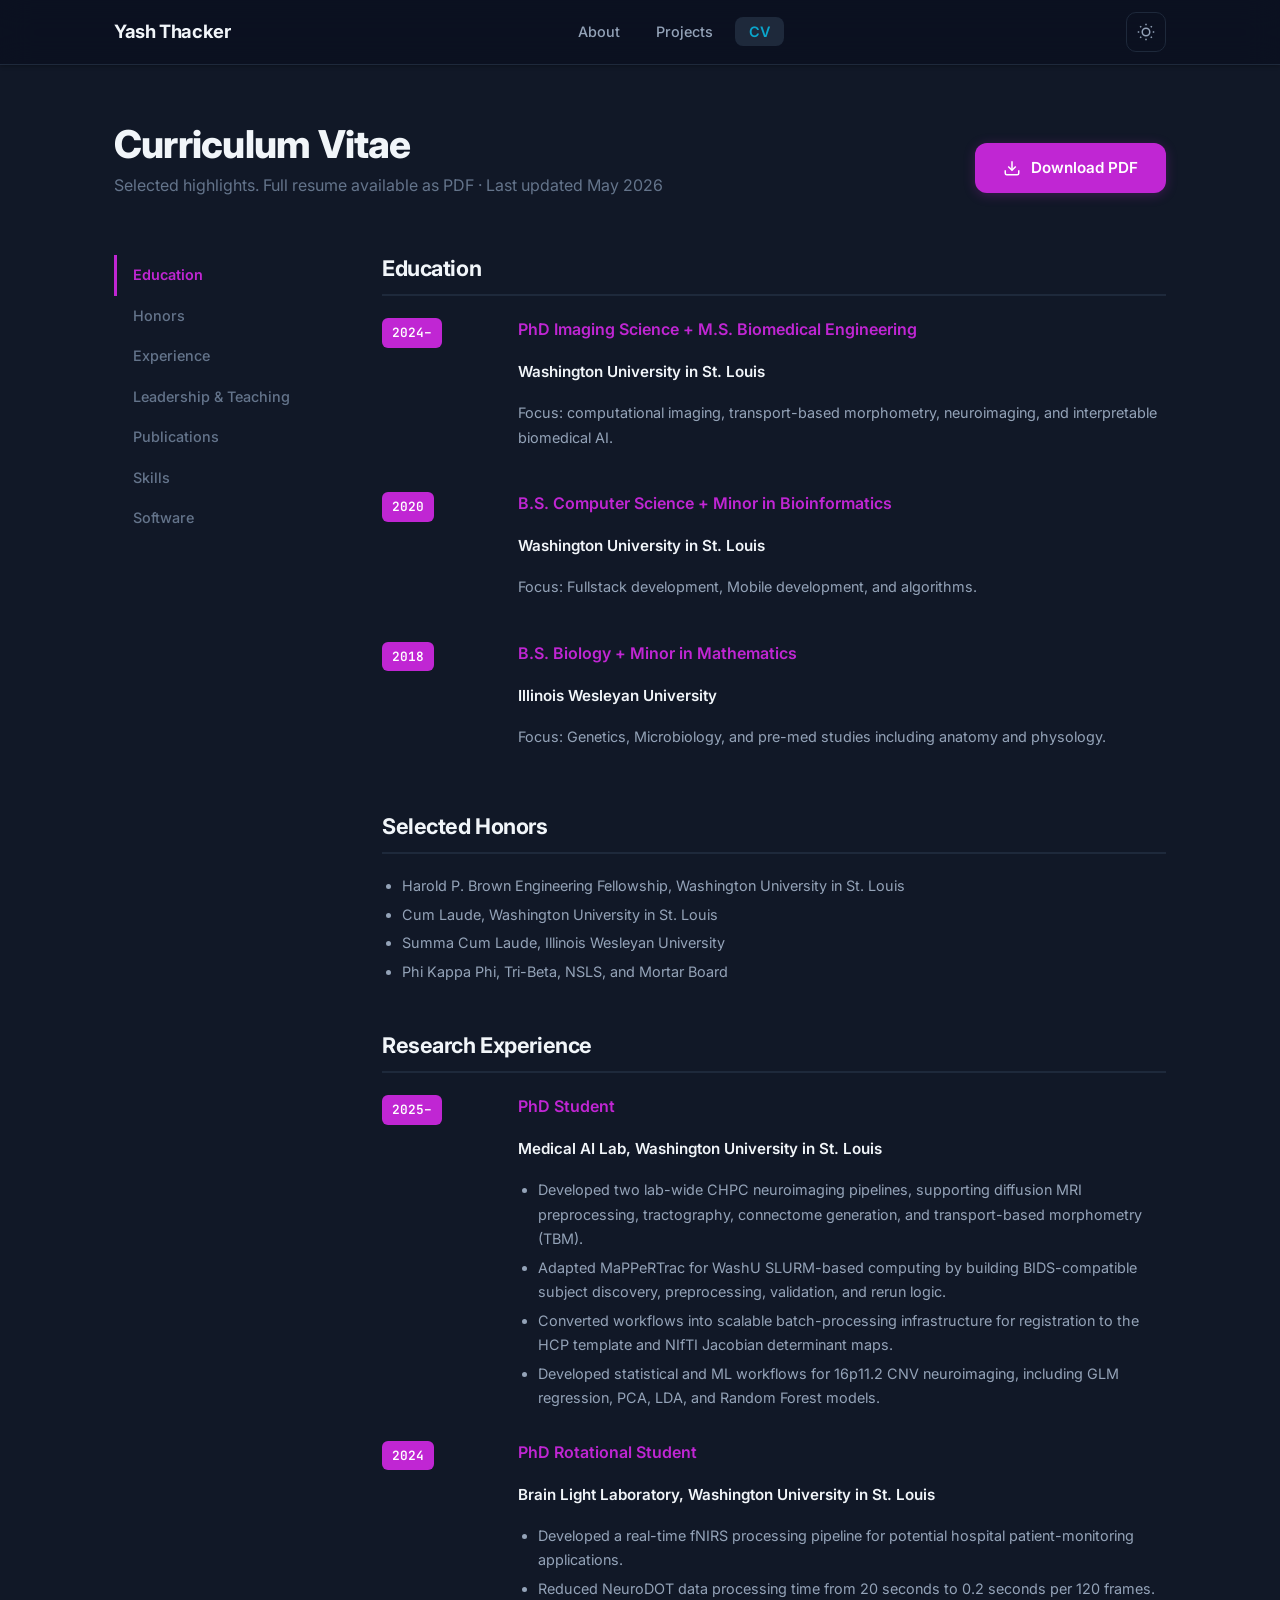
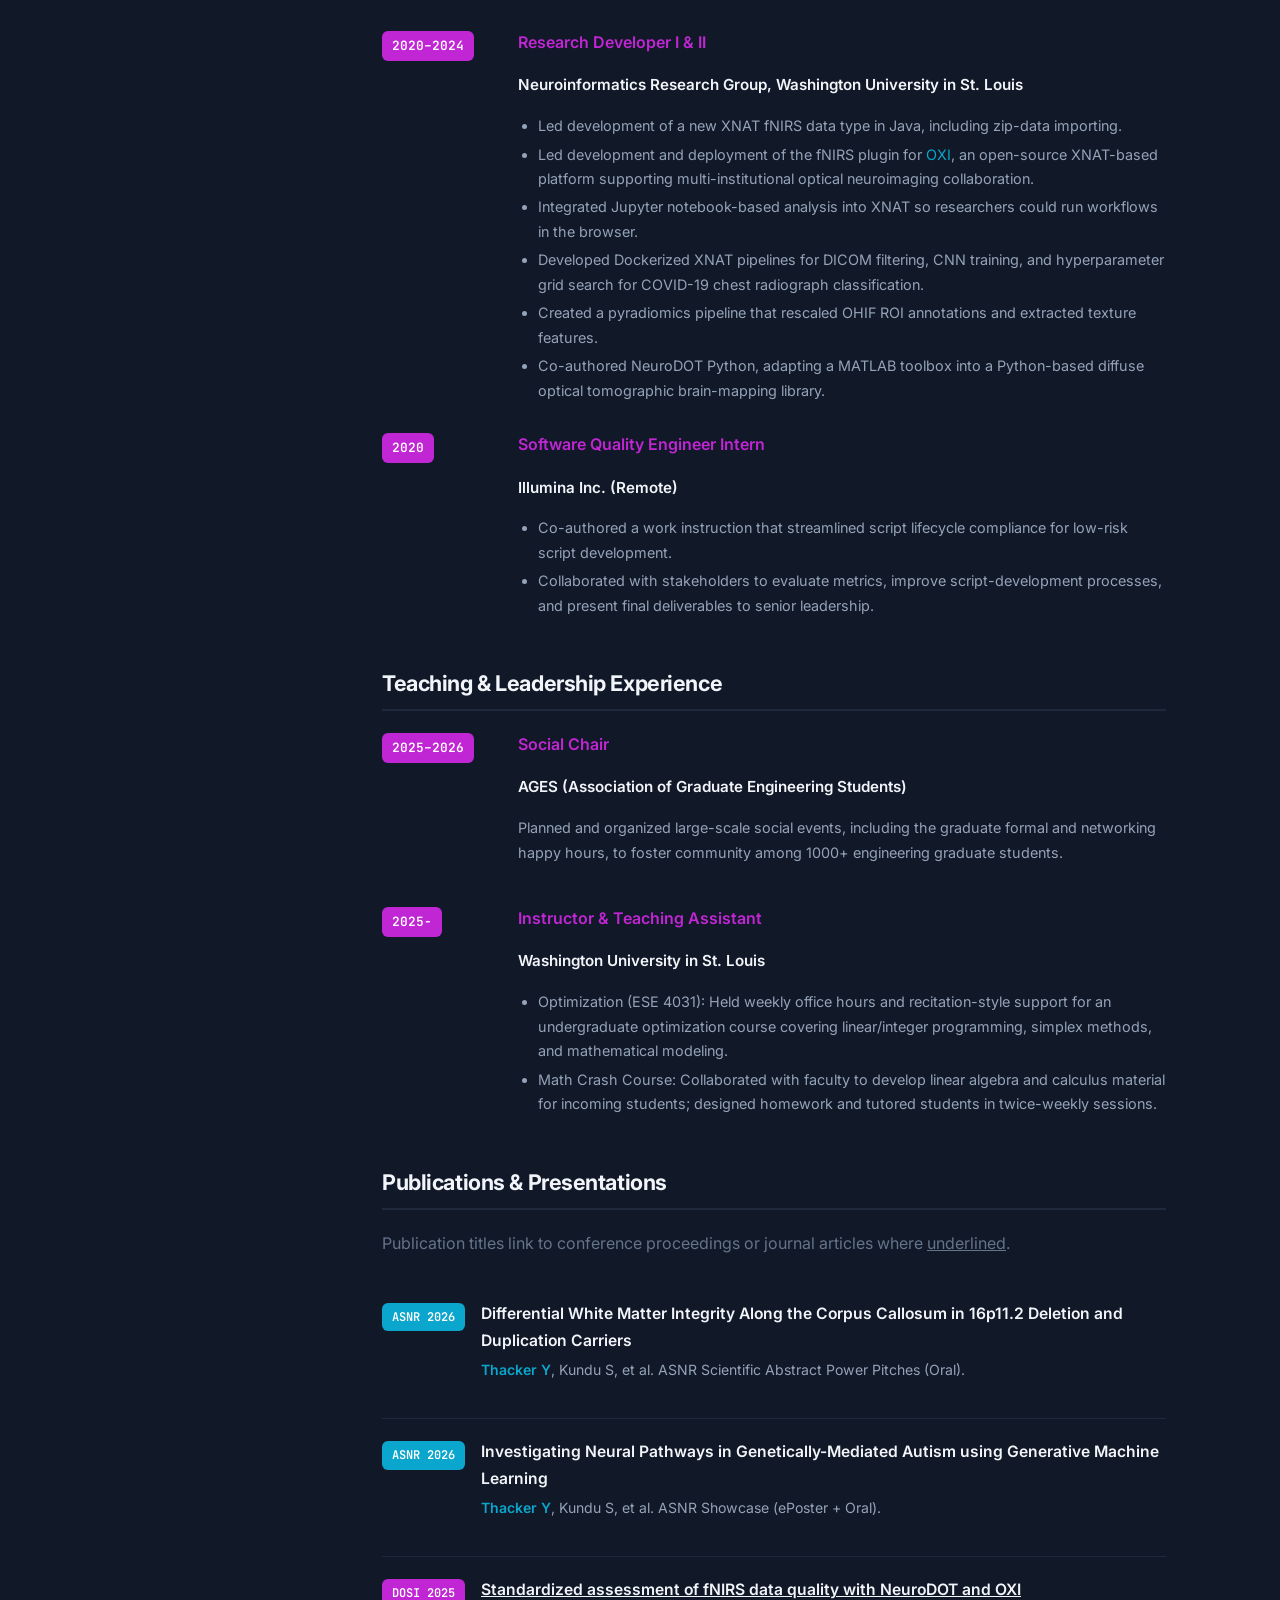
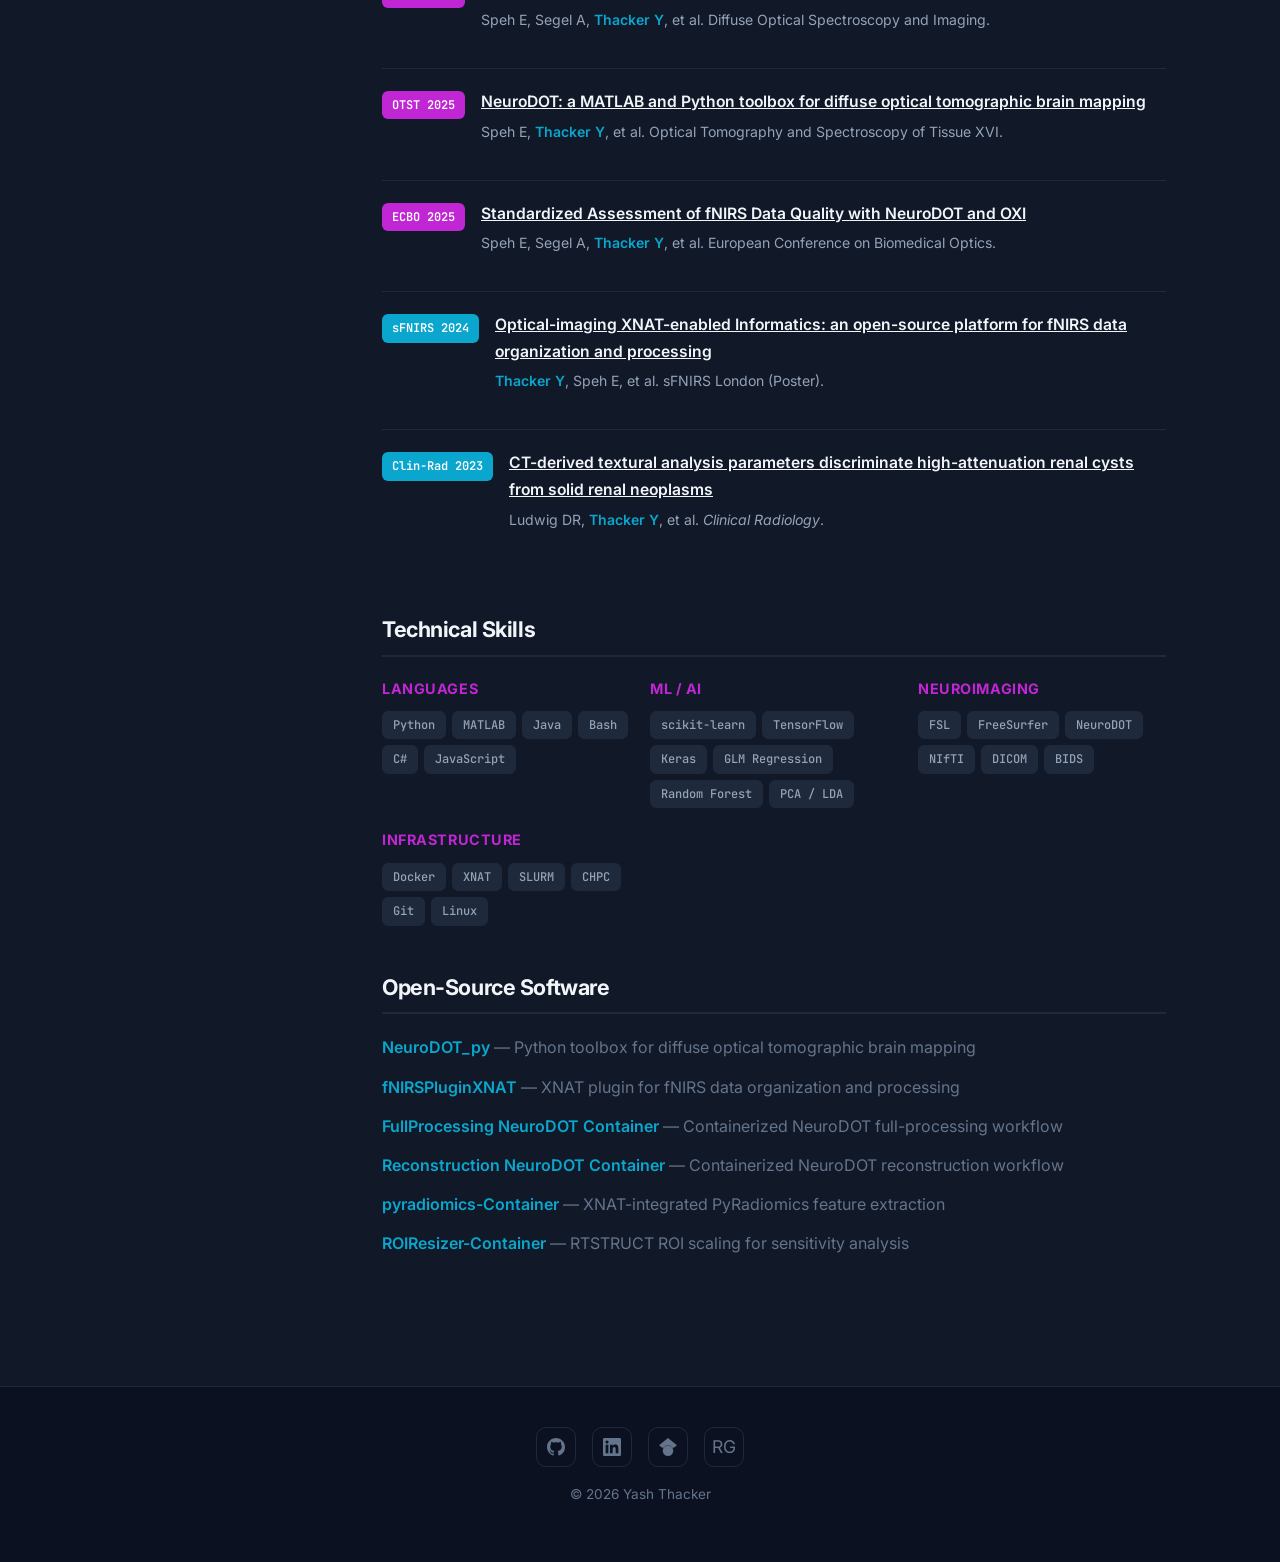
==== commit 8365cda5: "updated with links to stuff in cv." ====
--- a/cv.html
+++ b/cv.html
@@ -66,29 +66,27 @@
                                 <p class="cv-role">PhD Imaging Science + M.S. Biomedical Engineering</p>
                                 <p class="cv-org">Washington University in St. Louis</p>
                                 <div class="cv-detail">
-                                    <p>Focus: computational imaging, transport-based morphometry, neuroimaging, and
-                                        interpretable biomedical AI.</p>
+                                    <p>Focus: computational imaging, transport-based morphometry, neuroimaging, and interpretable biomedical AI.</p>
                                 </div>
                             </div>
                         </div>
                         <div class="cv-entry">
                             <span class="cv-date">2020</span>
                             <div>
-                                <p class="cv-role">B.S. Computer Science; Minor in Bioinformatics</p>
+                                <p class="cv-role">B.S. Computer Science + Minor in Bioinformatics</p>
                                 <p class="cv-org">Washington University in St. Louis</p>
                                 <div class="cv-detail">
-                                    <p>Honors: Harold P. Brown Engineering Fellowship, Cum Laude, APIDA
-                                        Honor.</p>
+                                    <p>Focus: Fullstack development, Mobile development, and algorithms. </p>
                                 </div>
                             </div>
                         </div>
                         <div class="cv-entry">
                             <span class="cv-date">2018</span>
                             <div>
-                                <p class="cv-role">B.S. Biology; Minor in Mathematics</p>
+                                <p class="cv-role">B.S. Biology + Minor in Mathematics</p>
                                 <p class="cv-org">Illinois Wesleyan University</p>
                                 <div class="cv-detail">
-                                    <p>Honors: Summa Cum Laude, Phi Kappa Phi, Tri-Beta, NSLS, Mortar Board.
+                                    <p>Focus: Genetics, Microbiology, and pre-med studies including anatomy and physology. 
                                     </p>
                                 </div>
                             </div>
@@ -163,7 +161,7 @@
                                         <li>Led development of a new XNAT fNIRS data type in
                                             Java, including zip-data importing.
                                         </li>
-                                        <li>Led development and deployment of the fNIRS plugin for OXI, an open-source
+                                        <li>Led development and deployment of the fNIRS plugin for  <a href="https://oxi.wustl.edu/" target="_blank" rel="noopener">OXI</a>, an open-source
                                             XNAT-based platform
                                             supporting multi-institutional optical neuroimaging collaboration.</li>
                                         <li>Integrated Jupyter notebook-based analysis into XNAT so
@@ -188,8 +186,8 @@
                                 <p class="cv-org">Illumina Inc. (Remote)</p>
                                 <div class="cv-detail">
                                     <ul>
-                                        <li>Co-authored a work instruction that streamlined script lifecycle compliance
-                                            for low-risk script development.</li>
+                                        <li>Co-authored a work instruction that streamlined script lifecycle compliance for low-risk script development.</li>
+                                        <li>Collaborated with stakeholders to evaluate metrics, improve script-development processes, and present final deliverables to senior leadership.</li>
                                     </ul>
                                 </div>
                             </div>
@@ -200,7 +198,7 @@
                     <div class="cv-section fade-in" id="leadership">
                         <h2 class="cv-section__title">Teaching &amp; Leadership Experience</h2>
                         <div class="cv-entry">
-                            <span class="cv-date">2025–</span>
+                            <span class="cv-date">2025–2026</span>
                             <div>
                                 <p class="cv-role">Social Chair</p>
                                 <p class="cv-org">AGES (Association of Graduate Engineering Students)</p>
@@ -212,7 +210,7 @@
                             </div>
                         </div>
                         <div class="cv-entry">
-                            <span class="cv-date">2025</span>
+                            <span class="cv-date">2025-</span>
                             <div>
                                 <p class="cv-role">Instructor &amp; Teaching Assistant</p>
                                 <p class="cv-org">Washington University in St. Louis</p>
@@ -230,70 +228,66 @@
                         </div>
                     </div>
 
-                    <!-- Publications -->
+                   <!-- Publications -->
                     <div class="cv-section fade-in" id="publications-cv">
                         <h2 class="cv-section__title">Publications &amp; Presentations</h2>
+                        <p class="text-muted" style="margin-bottom:24px;">
+                            Publication titles link to conference proceedings or journal articles where <u>underlined</u>.
+                        </p>
+
                         <div class="pub-item">
                             <span class="pub-venue">ASNR 2026</span>
                             <div>
-                                <p class="pub-title">Differential White Matter Integrity Along the Corpus Callosum in
-                                    16p11.2 Deletion and Duplication Carriers</p>
-                                <p class="pub-authors"><strong>Thacker Y</strong>, Kundu S, et al. ASNR Scientific
-                                    Abstract Power Pitches (Oral).</p>
-                            </div>
-                        </div>
+                                <p class="pub-title">Differential White Matter Integrity Along the Corpus Callosum in 16p11.2 Deletion and Duplication Carriers</p>
+                                <p class="pub-authors"><strong>Thacker Y</strong>, Kundu S, et al. ASNR Scientific Abstract Power Pitches (Oral).</p>
+                            </div>
+                        </div>
+
                         <div class="pub-item">
                             <span class="pub-venue">ASNR 2026</span>
                             <div>
-                                <p class="pub-title">Investigating Neural Pathways in Genetically-Mediated Autism using
-                                    Generative Machine Learning</p>
-                                <p class="pub-authors"><strong>Thacker Y</strong>, Kundu S, et al. ASNR Showcase
-                                    (ePoster + Oral).</p>
-                            </div>
-                        </div>
+                                <p class="pub-title">Investigating Neural Pathways in Genetically-Mediated Autism using Generative Machine Learning</p>
+                                <p class="pub-authors"><strong>Thacker Y</strong>, Kundu S, et al. ASNR Showcase (ePoster + Oral).</p>
+                            </div>
+                        </div>
+
                         <div class="pub-item">
                             <span class="pub-venue pub-venue--magenta">DOSI 2025</span>
                             <div>
-                                <p class="pub-title">Standardized assessment of fNIRS data quality with NeuroDOT and OXI
-                                </p>
-                                <p class="pub-authors">Speh E, Segel A, <strong>Thacker Y</strong>, et al. Diffuse
-                                    Optical Spectroscopy and Imaging.</p>
-                            </div>
-                        </div>
+                                <p class="pub-title"><a href="https://www.spiedigitallibrary.org/conference-proceedings-of-spie/13935/3098415/Standardized-assessment-of-fNIRS-data-quality-with-NeuroDOT-and-OXI/10.1117/12.3098415.full" target="_blank" rel="noopener">Standardized assessment of fNIRS data quality with NeuroDOT and OXI</a></p>
+                                <p class="pub-authors">Speh E, Segel A, <strong>Thacker Y</strong>, et al. Diffuse Optical Spectroscopy and Imaging.</p>
+                            </div>
+                        </div>
+
                         <div class="pub-item">
                             <span class="pub-venue pub-venue--magenta">OTST 2025</span>
                             <div>
-                                <p class="pub-title">NeuroDOT: a MATLAB and Python toolbox for diffuse optical
-                                    tomographic brain mapping</p>
-                                <p class="pub-authors">Speh E, <strong>Thacker Y</strong>, et al. Optical Tomography and
-                                    Spectroscopy of Tissue XVI.</p>
-                            </div>
-                        </div>
+                                <p class="pub-title"><a href="https://www.spiedigitallibrary.org/conference-proceedings-of-spie/13314/1331413/NeuroDOT--a-Matlab-and-Python-toolbox-for-diffuse-optical/10.1117/12.3040072.full" target="_blank" rel="noopener">NeuroDOT: a MATLAB and Python toolbox for diffuse optical tomographic brain mapping</a></p>
+                                <p class="pub-authors">Speh E, <strong>Thacker Y</strong>, et al. Optical Tomography and Spectroscopy of Tissue XVI.</p>
+                            </div>
+                        </div>
+
                         <div class="pub-item">
                             <span class="pub-venue pub-venue--magenta">ECBO 2025</span>
                             <div>
-                                <p class="pub-title">Standardized Assessment of fNIRS Data Quality with NeuroDOT and OXI
-                                </p>
-                                <p class="pub-authors">Speh E, Segel A, <strong>Thacker Y</strong>, et al. European
-                                    Conference on Biomedical Optics.</p>
-                            </div>
-                        </div>
+                                <p class="pub-title"><a href="https://opg.optica.org/abstract.cfm?URI=ECBO-2025-W1B.2" target="_blank" rel="noopener">Standardized Assessment of fNIRS Data Quality with NeuroDOT and OXI</a></p>
+                                <p class="pub-authors">Speh E, Segel A, <strong>Thacker Y</strong>, et al. European Conference on Biomedical Optics.</p>
+                            </div>
+                        </div>
+
                         <div class="pub-item">
                             <span class="pub-venue">sFNIRS 2024</span>
                             <div>
-                                <p class="pub-title">Optical-imaging XNAT-enabled Informatics: an open-source platform
-                                    for fNIRS data organization and processing</p>
-                                <p class="pub-authors"><strong>Thacker Y</strong>, Speh E, et al. sFNIRS London
-                                    (Poster).</p>
-                            </div>
-                        </div>
-                        <div class="pub-item">
-                            <span class="pub-venue">Clin Rad 2023</span>
-                            <div>
-                                <p class="pub-title">CT-derived textural analysis parameters discriminate
-                                    high-attenuation renal cysts from solid renal neoplasms</p>
-                                <p class="pub-authors">Ludwig DR, <strong>Thacker Y</strong>, et al. <em>Clinical
-                                        Radiology</em>.</p>
+                                <p class="pub-title"><a href="https://www.researchgate.net/publication/391270957_sfNIRS_poster_240821_v3_YT" target="_blank" rel="noopener">Optical-imaging XNAT-enabled Informatics: an open-source platform for fNIRS data organization and processing</a></p>
+                                <p class="pub-authors"><strong>Thacker Y</strong>, Speh E, et al. sFNIRS London (Poster).</p>
+                            </div>
+                        </div>
+
+                        <div class="pub-item">
+                            <span class="pub-venue">Clin-Rad 2023</span>
+                            <div>
+                                <p class="pub-title"><a href="https://pubmed.ncbi.nlm.nih.gov/37586966/" target="_blank" rel="noopener">CT-derived textural analysis parameters discriminate high-attenuation renal cysts from solid renal neoplasms</a></p>
+                                <p class="pub-authors">Ludwig DR, <strong>Thacker Y</strong>, et al. <em>Clinical Radiology</em>.</p>
                             </div>
                         </div>
                     </div>
@@ -401,7 +395,7 @@
                 <a href="https://www.researchgate.net/profile/Yash-Thacker" target="_blank" rel="noopener"
                     aria-label="ResearchGate">RG</a>
             </div>
-            <p class="footer__text">© 2026 Yash Thacker · Built with GitHub Pages</p>
+            <p class="footer__text">© 2026 Yash Thacker</p>
         </div>
     </footer>
 
--- a/style.css
+++ b/style.css
@@ -14,7 +14,6 @@
   --accent: hsl(var(--accent-h), var(--accent-s), var(--accent-l));
   --accent-soft: hsl(var(--accent-h), var(--accent-s), 92%);
   --accent-glow: hsla(var(--accent-h), var(--accent-s), var(--accent-l), 0.35);
-
   /* Magenta secondary accent */
   --magenta: #c026d3;
   --magenta-soft: #fae8ff;
@@ -46,6 +45,9 @@
   --badge-research-text: #5b21b6;
   --hero-gradient: linear-gradient(135deg, #f0f9ff 0%, #faf5ff 50%, #fff1f2 100%);
   --section-alt-bg: #f8fafc;
+
+  /* Front page figure background */
+  --figure-bg: #ffffff;
 }
 
 [data-theme="dark"] {
@@ -77,6 +79,9 @@
   --section-alt-bg: #111827;
   --accent-soft: hsl(var(--accent-h), var(--accent-s), 15%);
   --magenta-soft: rgba(192, 38, 211, 0.1);
+
+  /* Front page figure background */
+  --figure-bg: #1e293b;
 }
 
 /* ---------- Reset & Base ---------- */
@@ -397,8 +402,8 @@
 }
 
 .hero__photo {
-  width: 200px;
-  height: 200px;
+  width: 300px;
+  height: 300px;
   border-radius: 50%;
   object-fit: cover;
   border: 4px solid var(--bg-card);
@@ -414,7 +419,7 @@
 .hero__subtitle {
   color: var(--accent);
   font-weight: 600;
-  font-size: 0.95rem;
+  font-size: 1.3rem;
   letter-spacing: 0.04em;
   text-transform: uppercase;
   margin-bottom: 8px;
@@ -696,6 +701,18 @@
   margin-top: 2px;
 }
 
+/* ---------- Publication Links ---------- */
+
+.pub-title a {
+  color: inherit;
+  text-decoration: underline;
+  transition: color 0.2s ease;
+}
+
+.pub-title a:hover {
+  color: var(--accent);
+}
+
 @media (max-width: 640px) {
   .pub-item {
     grid-template-columns: 1fr;
@@ -900,6 +917,50 @@
   background: var(--border);
 }
 
+/* ---------- Research Figures ---------- */
+
+.research-figure {
+  max-width: 800px;
+  margin: 0 auto;
+}
+
+#current-focus-figure {
+  display: block;
+  width: 100%;
+  padding: 24px;
+
+  background: var(--figure-bg);
+
+  border: 1px solid var(--border);
+  border-radius: 16px;
+  box-shadow: var(--shadow-card);
+}
+.theme-image {
+  display: block;
+  width: 100%;
+  height: auto;
+}
+
+.theme-image-dark {
+  display: none;
+}
+
+[data-theme="dark"] .theme-image-light {
+  display: none;
+}
+
+[data-theme="dark"] .theme-image-dark {
+  display: block;
+}
+
+.research-figure figcaption {
+  margin-top: 12px;
+  text-align: center;
+  color: var(--text-secondary);
+  font-size: 0.9rem;
+  line-height: 1.5;
+}
+
 /* ---------- Footer ---------- */
 .footer {
   padding: 40px 0;
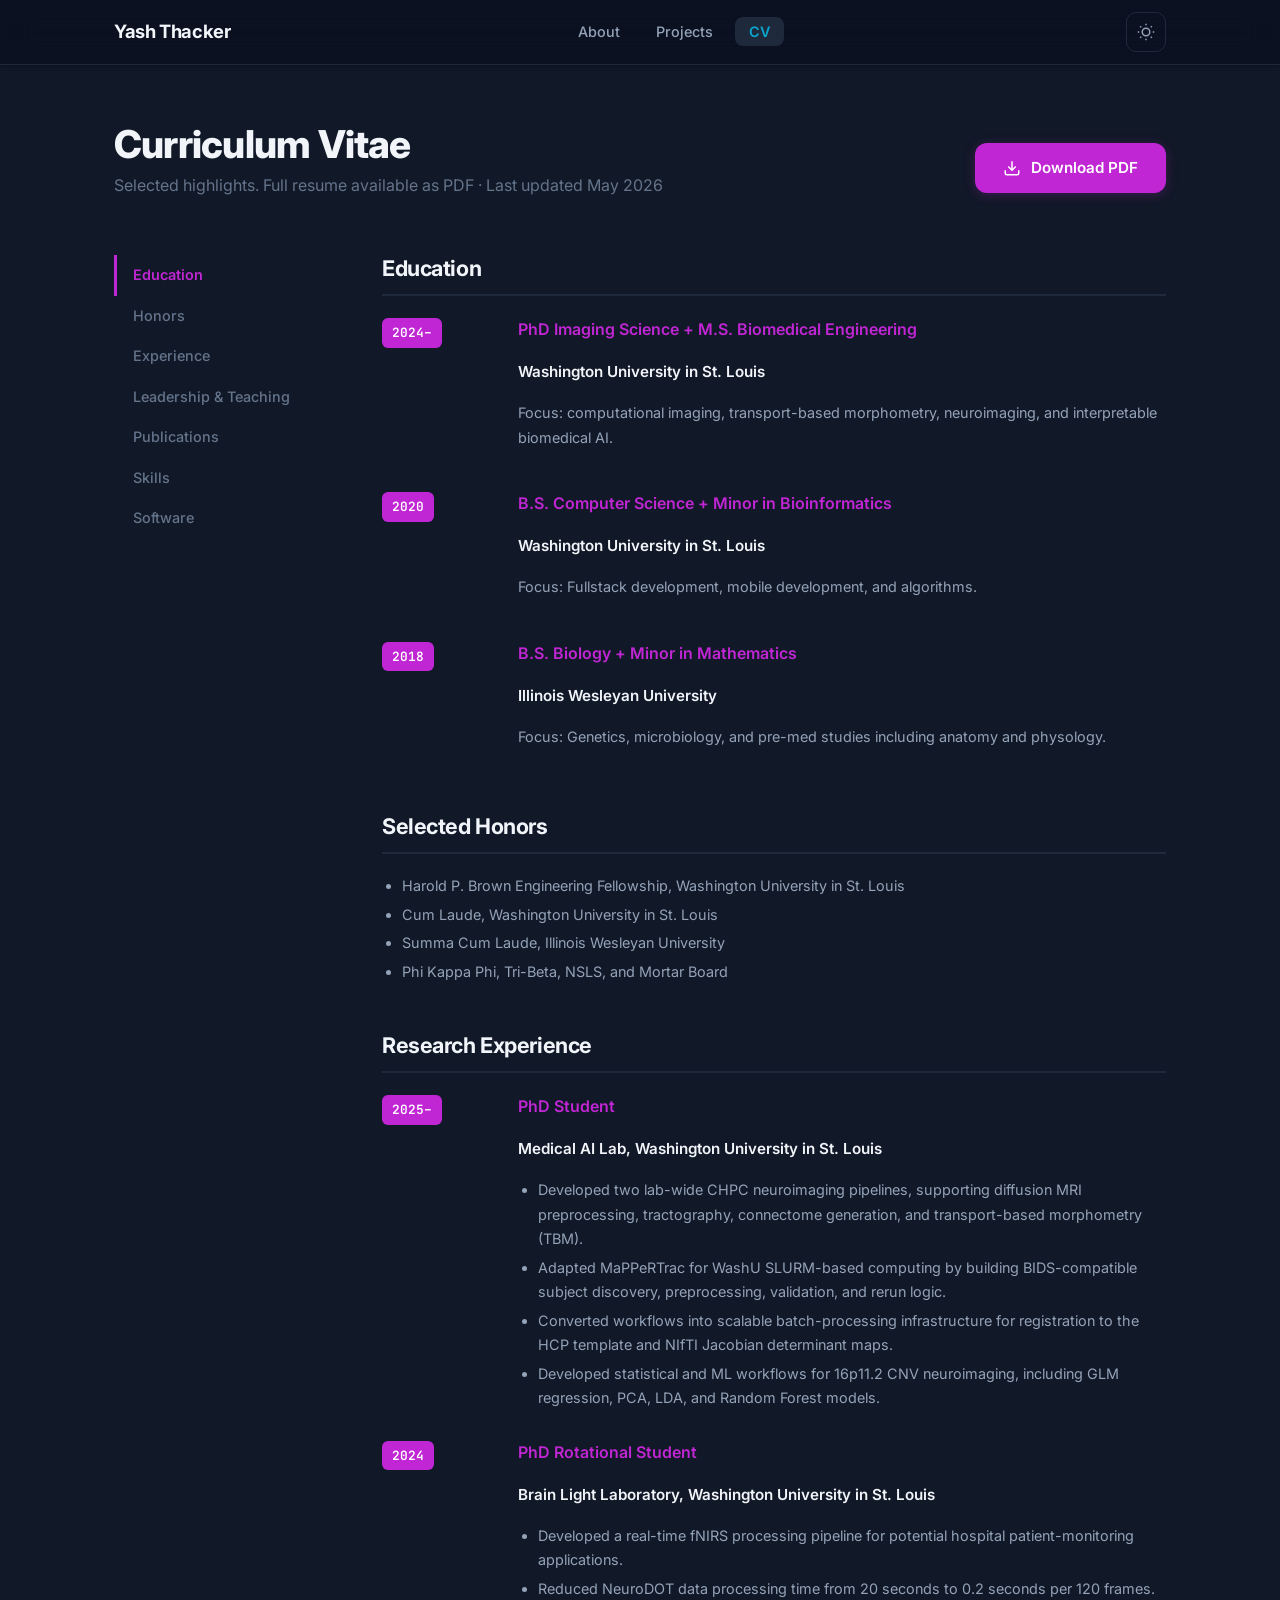
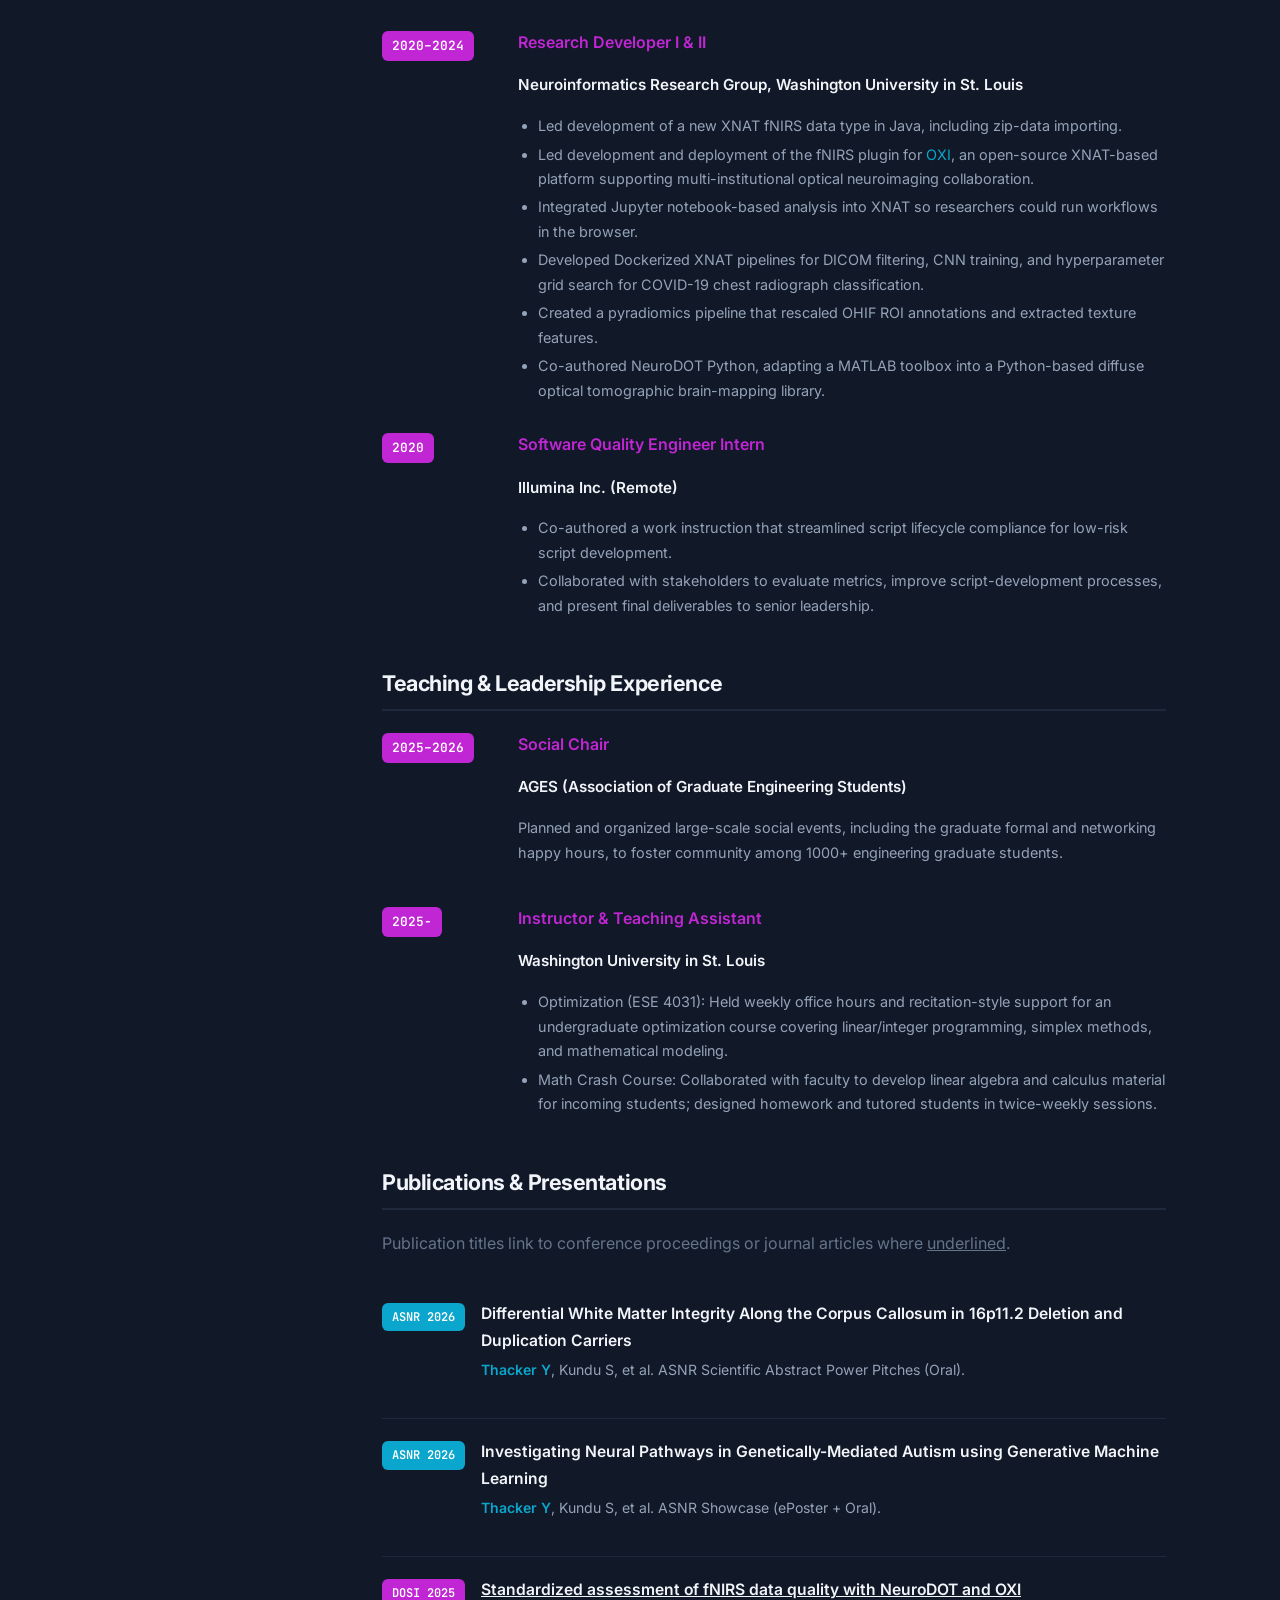
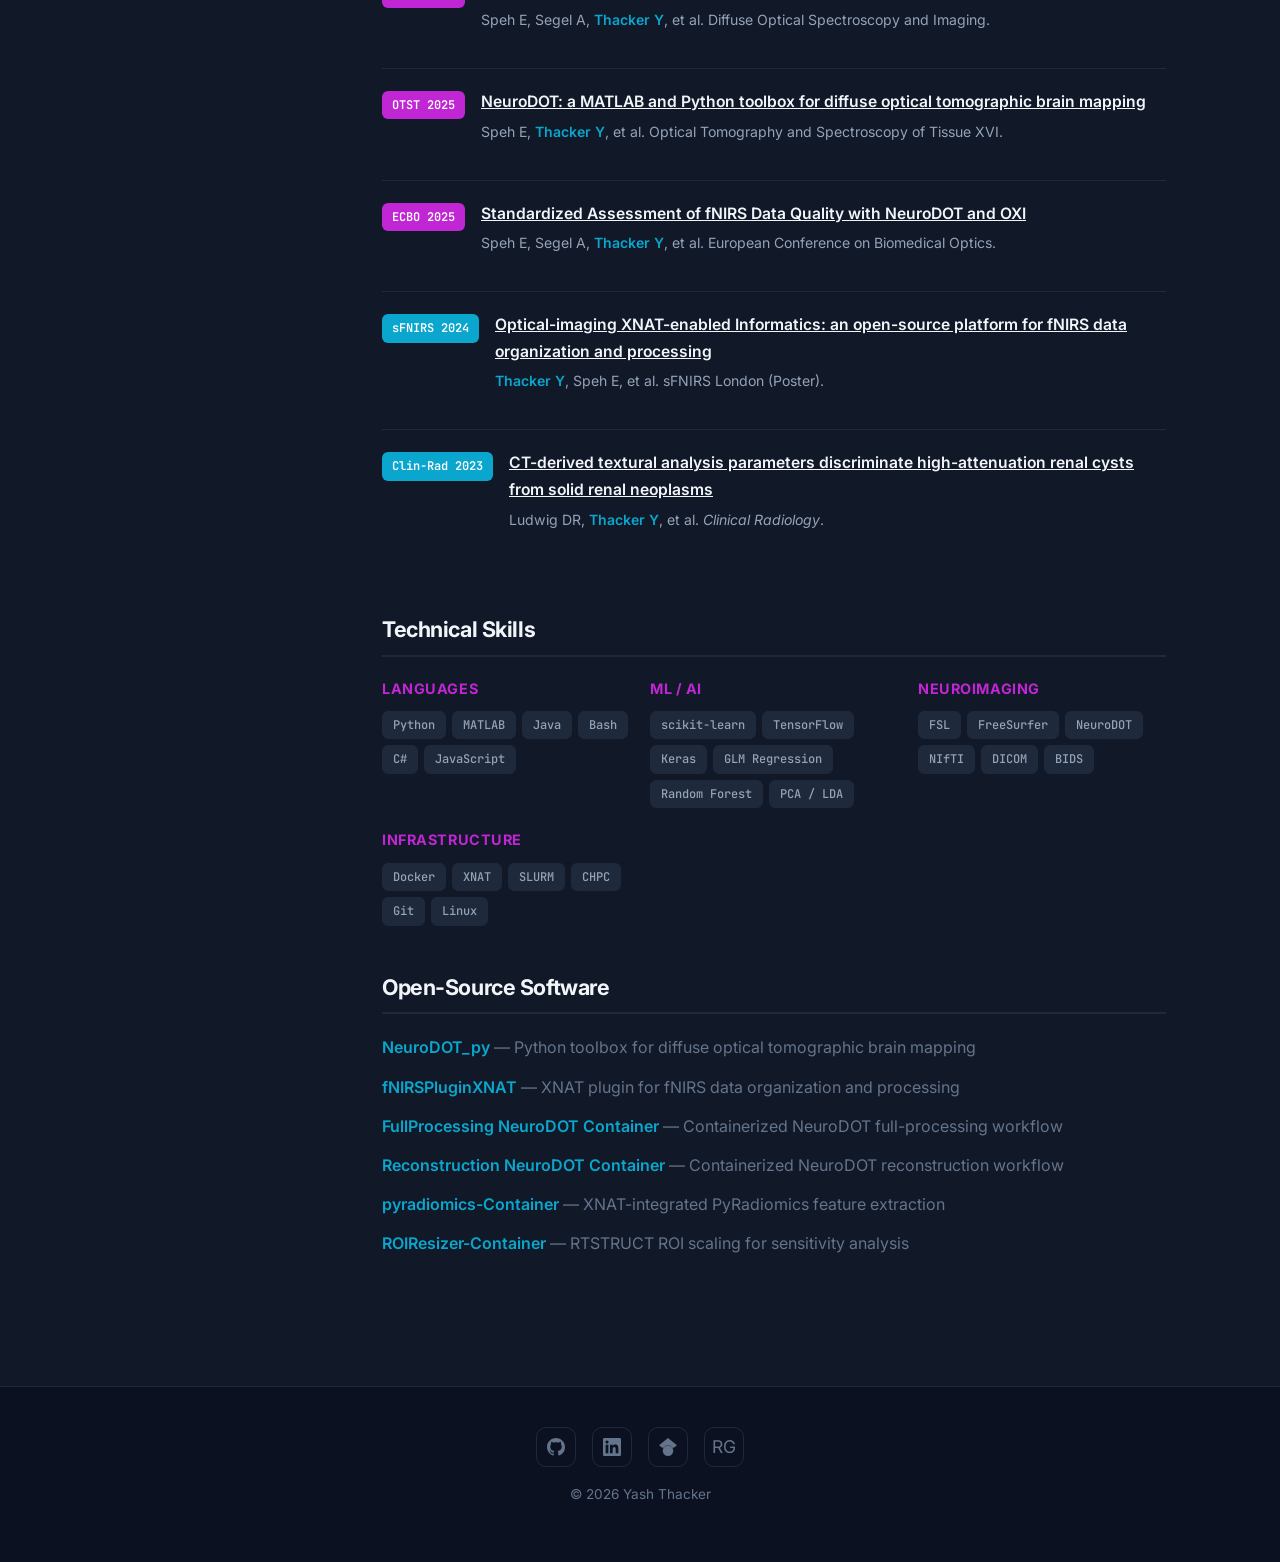
==== commit 3745d583: "fix casing" ====
--- a/cv.html
+++ b/cv.html
@@ -76,7 +76,7 @@
                                 <p class="cv-role">B.S. Computer Science + Minor in Bioinformatics</p>
                                 <p class="cv-org">Washington University in St. Louis</p>
                                 <div class="cv-detail">
-                                    <p>Focus: Fullstack development, Mobile development, and algorithms. </p>
+                                    <p>Focus: Fullstack development, mobile development, and algorithms. </p>
                                 </div>
                             </div>
                         </div>
@@ -86,7 +86,7 @@
                                 <p class="cv-role">B.S. Biology + Minor in Mathematics</p>
                                 <p class="cv-org">Illinois Wesleyan University</p>
                                 <div class="cv-detail">
-                                    <p>Focus: Genetics, Microbiology, and pre-med studies including anatomy and physology. 
+                                    <p>Focus: Genetics, microbiology, and pre-med studies including anatomy and physology. 
                                     </p>
                                 </div>
                             </div>
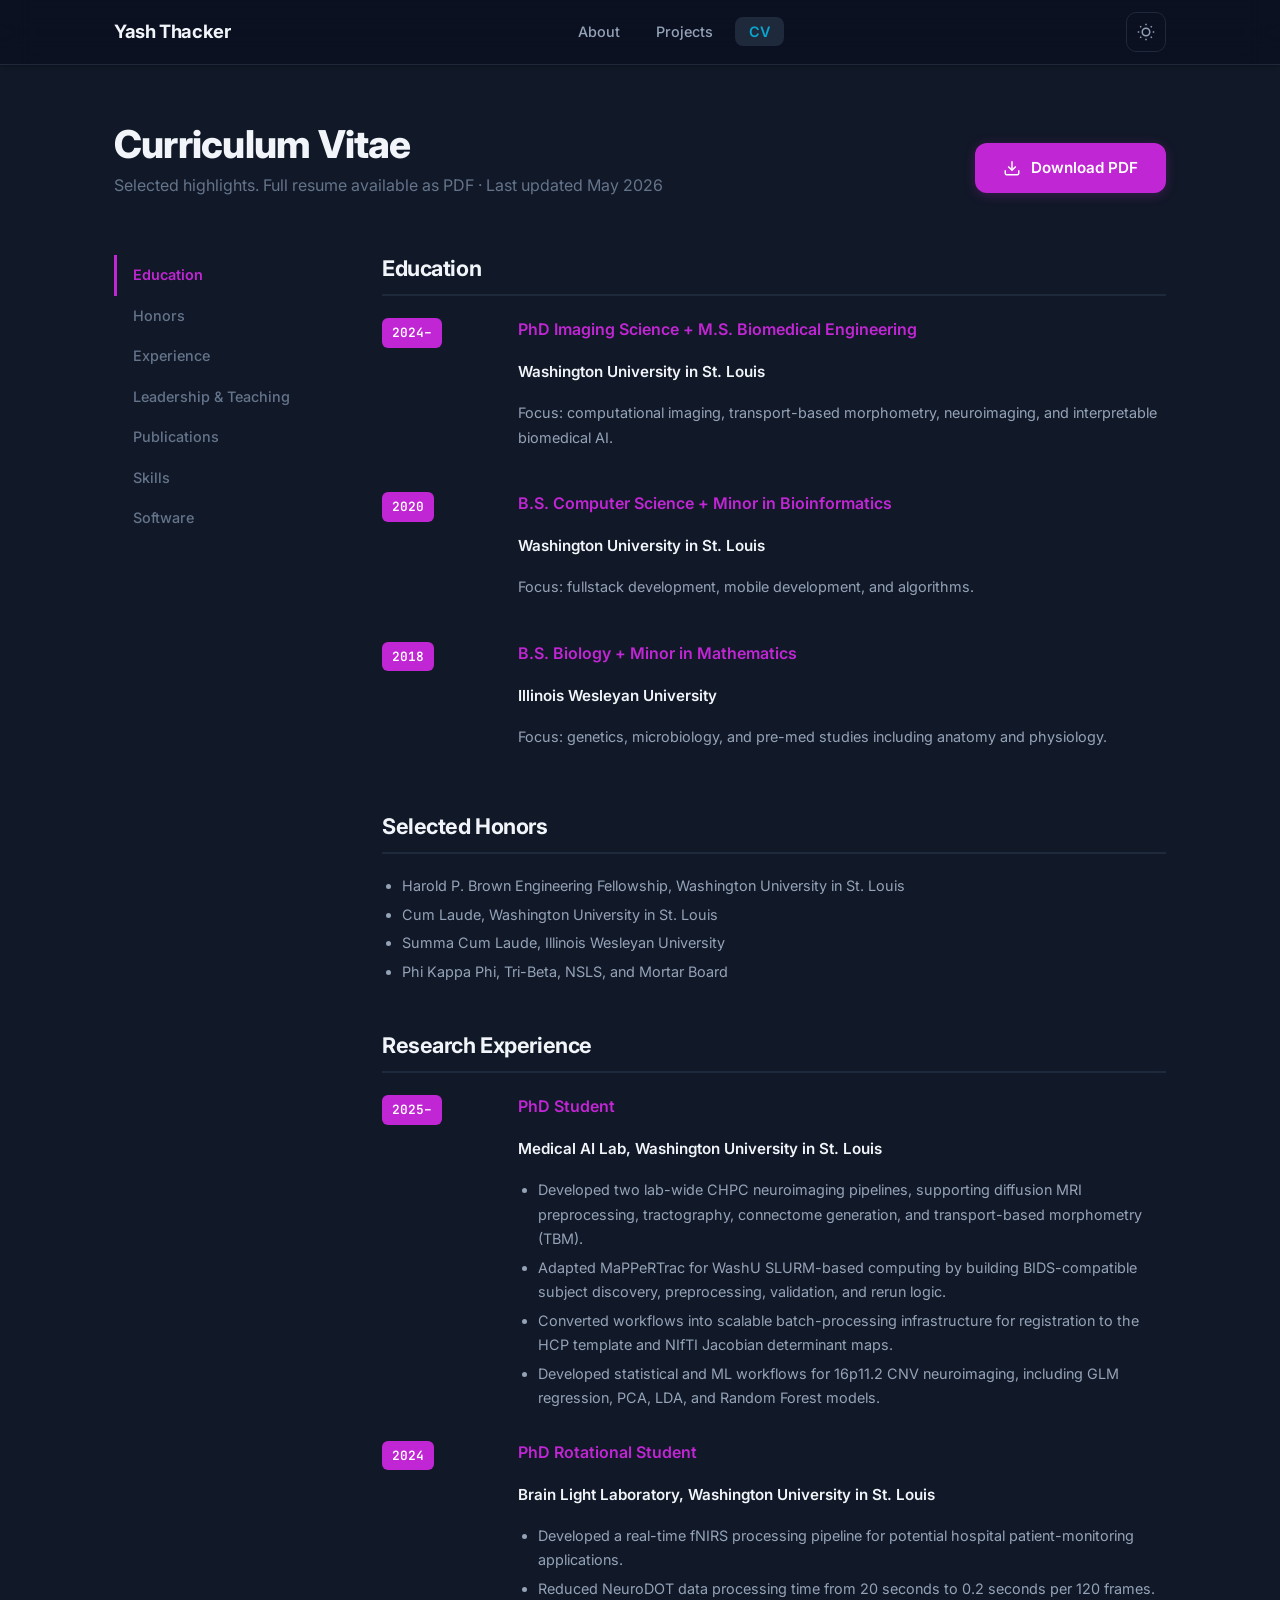
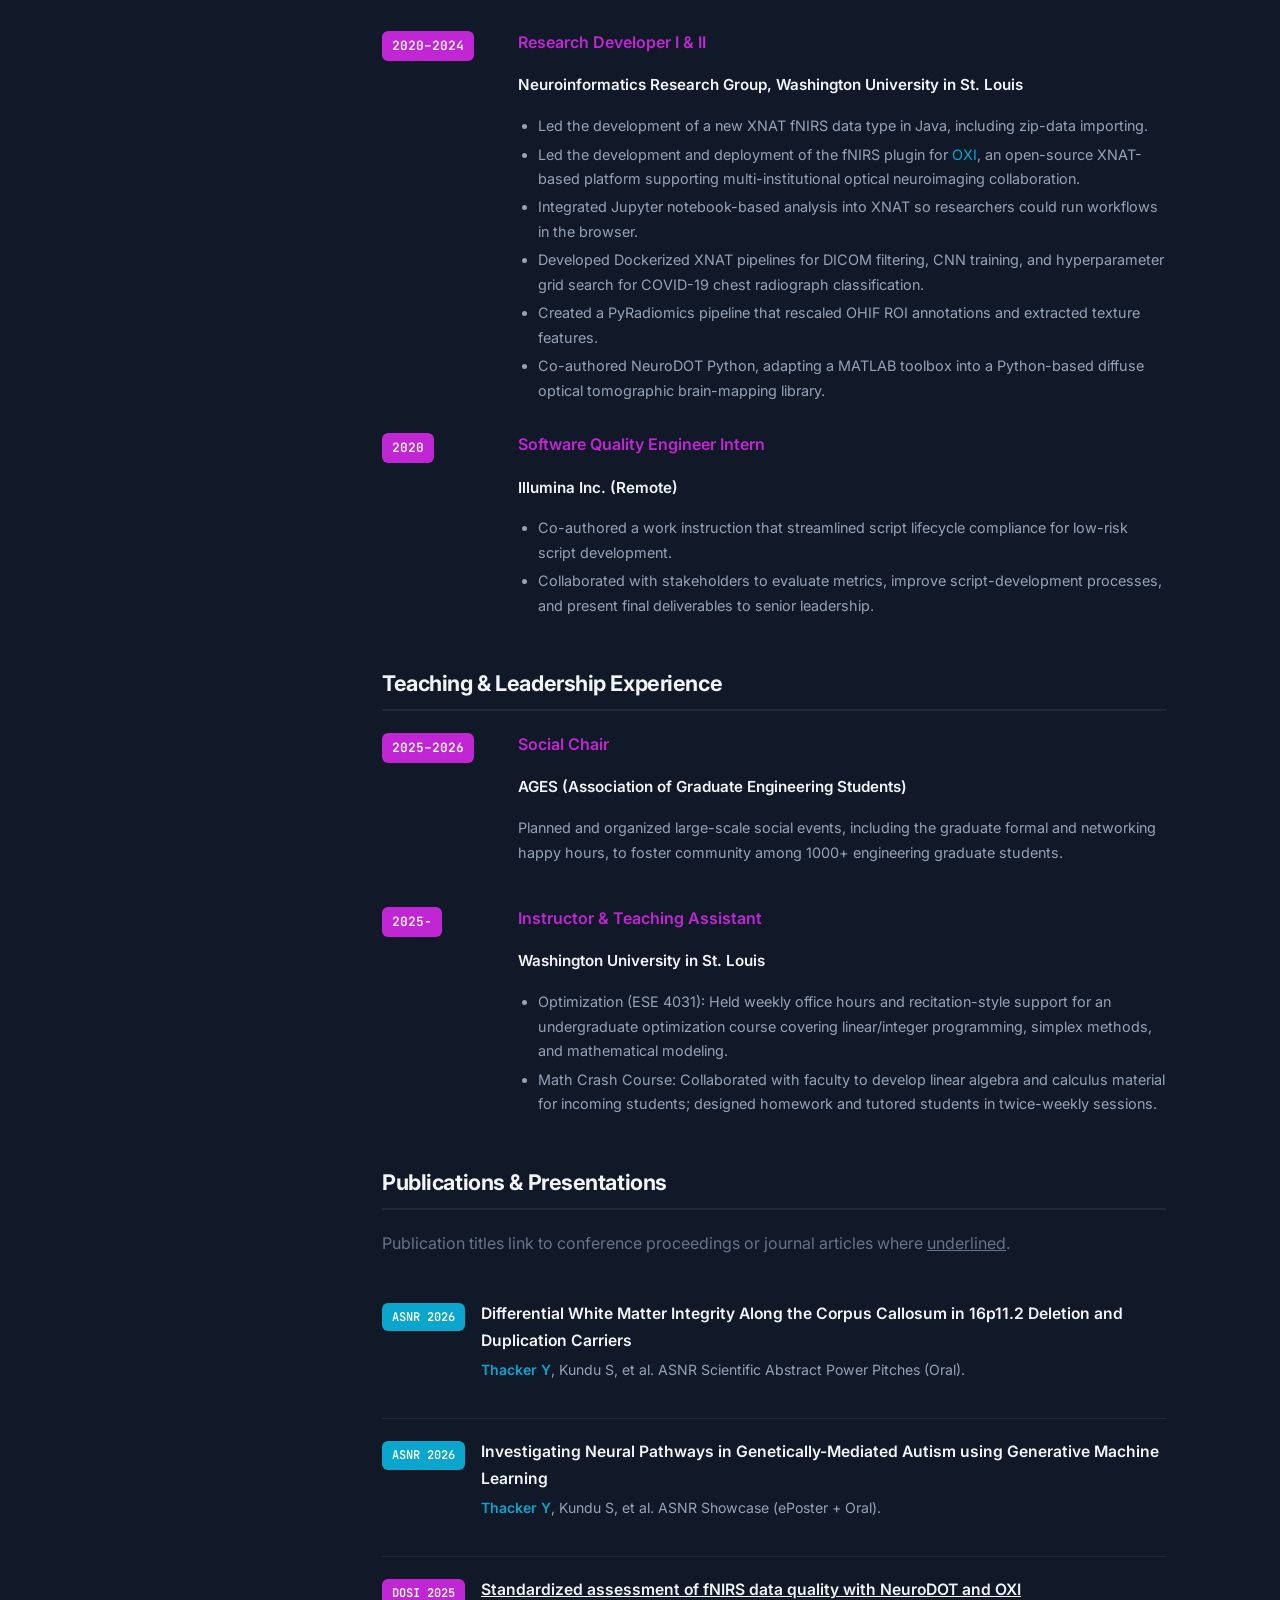
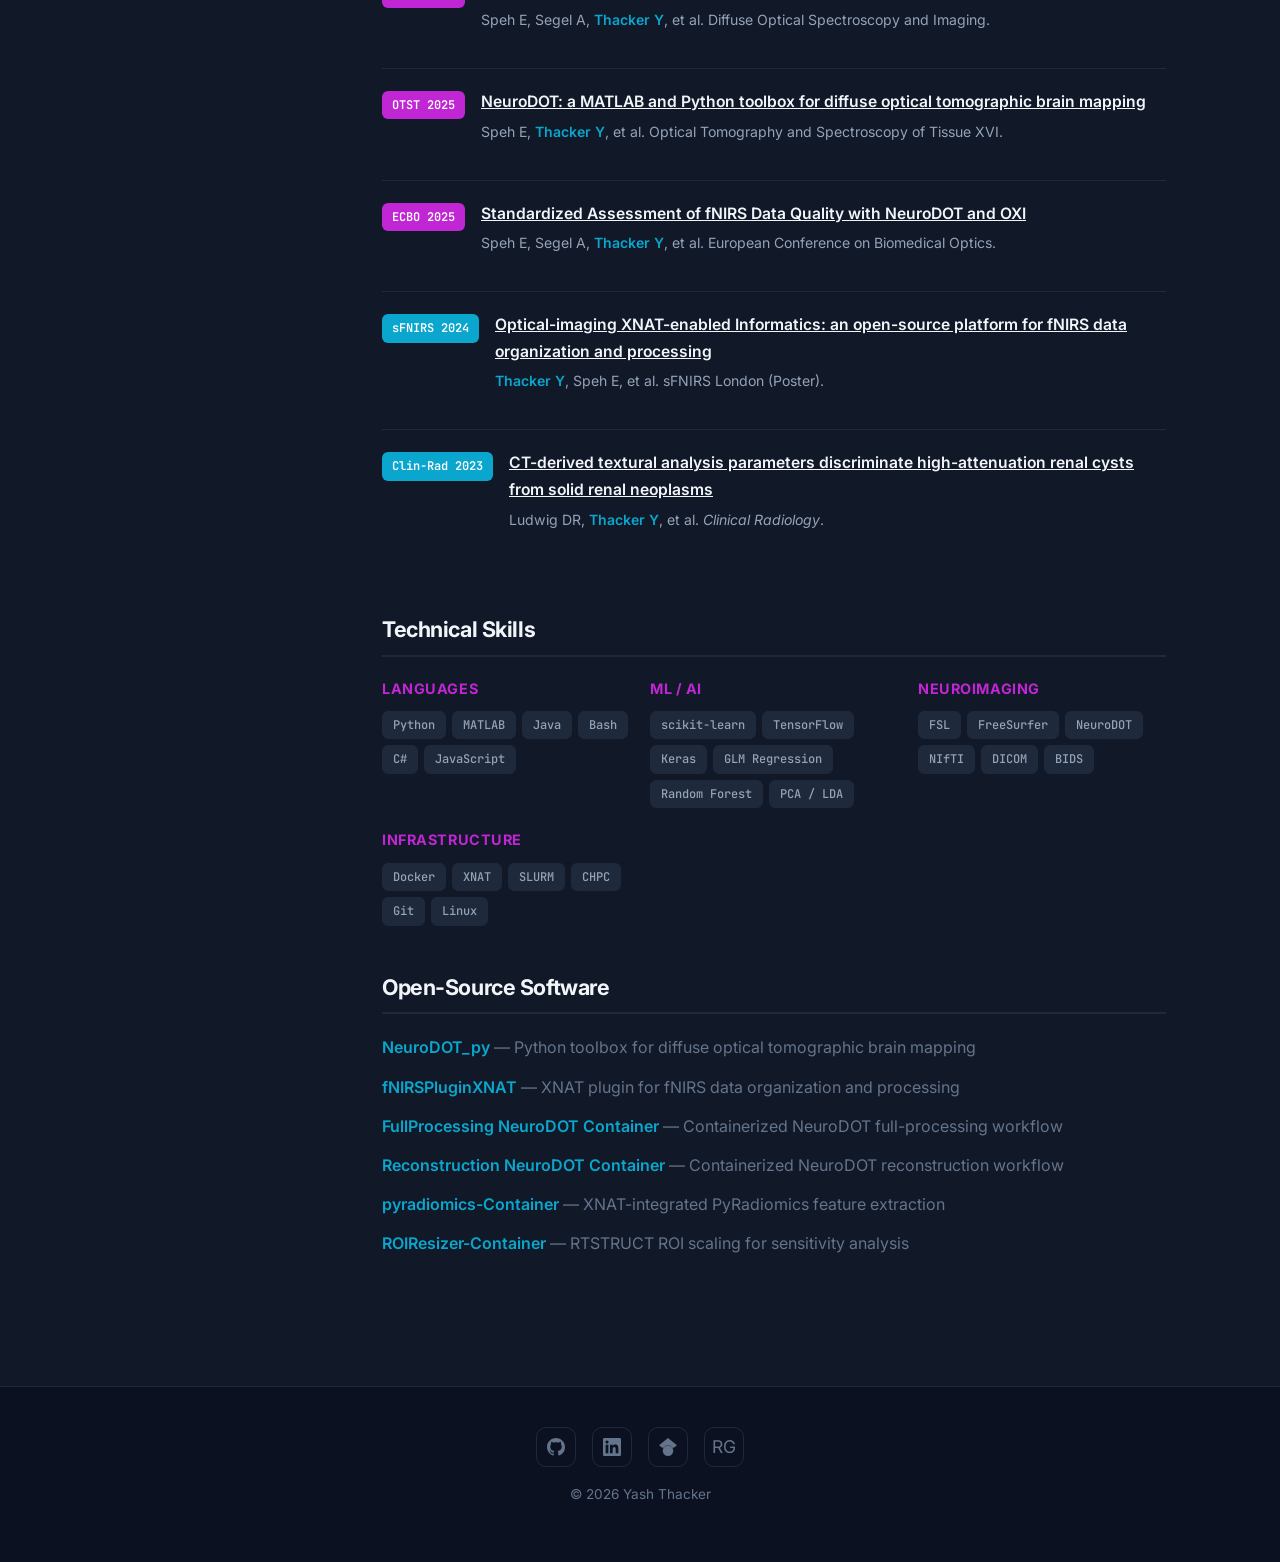
==== commit 03e9f161: "fixed spacing issues." ====
--- a/cv.html
+++ b/cv.html
@@ -76,7 +76,7 @@
                                 <p class="cv-role">B.S. Computer Science + Minor in Bioinformatics</p>
                                 <p class="cv-org">Washington University in St. Louis</p>
                                 <div class="cv-detail">
-                                    <p>Focus: Fullstack development, mobile development, and algorithms. </p>
+                                    <p>Focus: fullstack development, mobile development, and algorithms. </p>
                                 </div>
                             </div>
                         </div>
@@ -86,7 +86,7 @@
                                 <p class="cv-role">B.S. Biology + Minor in Mathematics</p>
                                 <p class="cv-org">Illinois Wesleyan University</p>
                                 <div class="cv-detail">
-                                    <p>Focus: Genetics, microbiology, and pre-med studies including anatomy and physology. 
+                                    <p>Focus: genetics, microbiology, and pre-med studies including anatomy and physiology. 
                                     </p>
                                 </div>
                             </div>
@@ -158,22 +158,19 @@
                                 </p>
                                 <div class="cv-detail">
                                     <ul>
-                                        <li>Led development of a new XNAT fNIRS data type in
+                                        <li>Led the development of a new XNAT fNIRS data type in
                                             Java, including zip-data importing.
                                         </li>
-                                        <li>Led development and deployment of the fNIRS plugin for  <a href="https://oxi.wustl.edu/" target="_blank" rel="noopener">OXI</a>, an open-source
-                                            XNAT-based platform
-                                            supporting multi-institutional optical neuroimaging collaboration.</li>
+                                        <li>Led the development and deployment of the fNIRS plugin for  <a href="https://oxi.wustl.edu/" target="_blank" rel="noopener">OXI</a>, an open-source XNAT-based platform supporting multi-institutional optical neuroimaging collaboration.</li>
                                         <li>Integrated Jupyter notebook-based analysis into XNAT so
                                             researchers could run workflows in the browser.</li>
                                         <li>Developed Dockerized XNAT pipelines for
                                             DICOM filtering, CNN training, and hyperparameter grid
                                             search for COVID-19 chest radiograph classification.
                                         </li>
-                                        <li>Created a pyradiomics pipeline that rescaled OHIF ROI
+                                        <li>Created a PyRadiomics pipeline that rescaled OHIF ROI
                                             annotations and extracted texture features.</li>
-                                        <li>Co-authored NeuroDOT Python, adapting a MATLAB toolbox into a Python-based
-                                            diffuse optical tomographic brain-mapping library.
+                                        <li>Co-authored NeuroDOT Python, adapting a MATLAB toolbox into a Python-based diffuse optical tomographic brain-mapping library.
                                         </li>
                                     </ul>
                                 </div>
@@ -203,9 +200,7 @@
                                 <p class="cv-role">Social Chair</p>
                                 <p class="cv-org">AGES (Association of Graduate Engineering Students)</p>
                                 <div class="cv-detail">
-                                    <p>Planned and organized large-scale social events, including the graduate formal
-                                        and networking happy hours, to foster community among 1000+ engineering graduate
-                                        students.</p>
+                                    <p>Planned and organized large-scale social events, including the graduate formal and networking happy hours, to foster community among 1000+ engineering graduate students.</p>
                                 </div>
                             </div>
                         </div>
@@ -217,11 +212,9 @@
                                 <div class="cv-detail">
                                     <ul>
                                         <li>Optimization (ESE 4031): Held weekly office hours and
-                                            recitation-style support for an undergraduate optimization course covering
-                                            linear/integer programming, simplex methods, and mathematical modeling.</li>
+                                            recitation-style support for an undergraduate optimization course covering linear/integer programming, simplex methods, and mathematical modeling.</li>
                                         <li>Math Crash Course: Collaborated with faculty to develop
-                                            linear algebra and calculus material for incoming students; designed
-                                            homework and tutored students in twice-weekly sessions.</li>
+                                            linear algebra and calculus material for incoming students; designed homework and tutored students in twice-weekly sessions.</li>
                                     </ul>
                                 </div>
                             </div>
@@ -339,26 +332,20 @@
                         <ul style="list-style:none;padding:0;">
                             <li style="margin-bottom:12px;"><a href="https://github.com/WUSTL-ORL/NeuroDOT_py"
                                     target="_blank" rel="noopener" style="font-weight:600;">NeuroDOT_py</a> <span
-                                    class="text-muted">— Python toolbox for diffuse optical tomographic brain
-                                    mapping</span></li>
+                                    class="text-muted">— Python toolbox for diffuse optical tomographic brain mapping</span></li>
                             <li style="margin-bottom:12px;"><a href="https://github.com/ythackerCS/fNIRSPluginXNAT"
-                                    target="_blank" rel="noopener" style="font-weight:600;">fNIRSPluginXNAT</a> <span
-                                    class="text-muted">— XNAT plugin for fNIRS data organization and processing</span>
+                                    target="_blank" rel="noopener" style="font-weight:600;">fNIRSPluginXNAT</a> <span class="text-muted">— XNAT plugin for fNIRS data organization and processing</span>
                             </li>
                             <li style="margin-bottom:12px;"><a
                                     href="https://github.com/ythackerCS/FullProcessing_BIDS_NeuroDOT-Container"
                                     target="_blank" rel="noopener" style="font-weight:600;">FullProcessing NeuroDOT
-                                    Container</a> <span class="text-muted">— Containerized NeuroDOT full-processing
-                                    workflow</span></li>
+                                    Container</a> <span class="text-muted">— Containerized NeuroDOT full-processing workflow</span></li>
                             <li style="margin-bottom:12px;"><a
                                     href="https://github.com/ythackerCS/Reconstruction_BIDS_NeuroDOT-Container"
-                                    target="_blank" rel="noopener" style="font-weight:600;">Reconstruction NeuroDOT
-                                    Container</a> <span class="text-muted">— Containerized NeuroDOT reconstruction
-                                    workflow</span></li>
+                                    target="_blank" rel="noopener" style="font-weight:600;">Reconstruction NeuroDOT Container</a> <span class="text-muted">— Containerized NeuroDOT reconstruction workflow</span></li>
                             <li style="margin-bottom:12px;"><a
                                     href="https://github.com/ythackerCS/pyradiomics-Container" target="_blank"
-                                    rel="noopener" style="font-weight:600;">pyradiomics-Container</a> <span
-                                    class="text-muted">— XNAT-integrated PyRadiomics feature extraction</span></li>
+                                    rel="noopener" style="font-weight:600;">pyradiomics-Container</a> <span class="text-muted">— XNAT-integrated PyRadiomics feature extraction</span></li>
                             <li style="margin-bottom:12px;"><a href="https://github.com/ythackerCS/ROIResizer-Container"
                                     target="_blank" rel="noopener" style="font-weight:600;">ROIResizer-Container</a>
                                 <span class="text-muted">— RTSTRUCT ROI scaling for sensitivity analysis</span>
--- a/style.css
+++ b/style.css
@@ -390,6 +390,11 @@
 }
 
 @media (max-width: 768px) {
+  .hero {
+    padding-top: 80px;
+    padding-bottom: 5px;
+  }
+
   .hero__grid {
     grid-template-columns: 1fr;
     text-align: center;
@@ -398,6 +403,7 @@
 
   .hero__grid .hero__photo {
     order: -1;
+    margin: 0 auto;
   }
 }
 
@@ -935,6 +941,7 @@
   border-radius: 16px;
   box-shadow: var(--shadow-card);
 }
+
 .theme-image {
   display: block;
   width: 100%;
